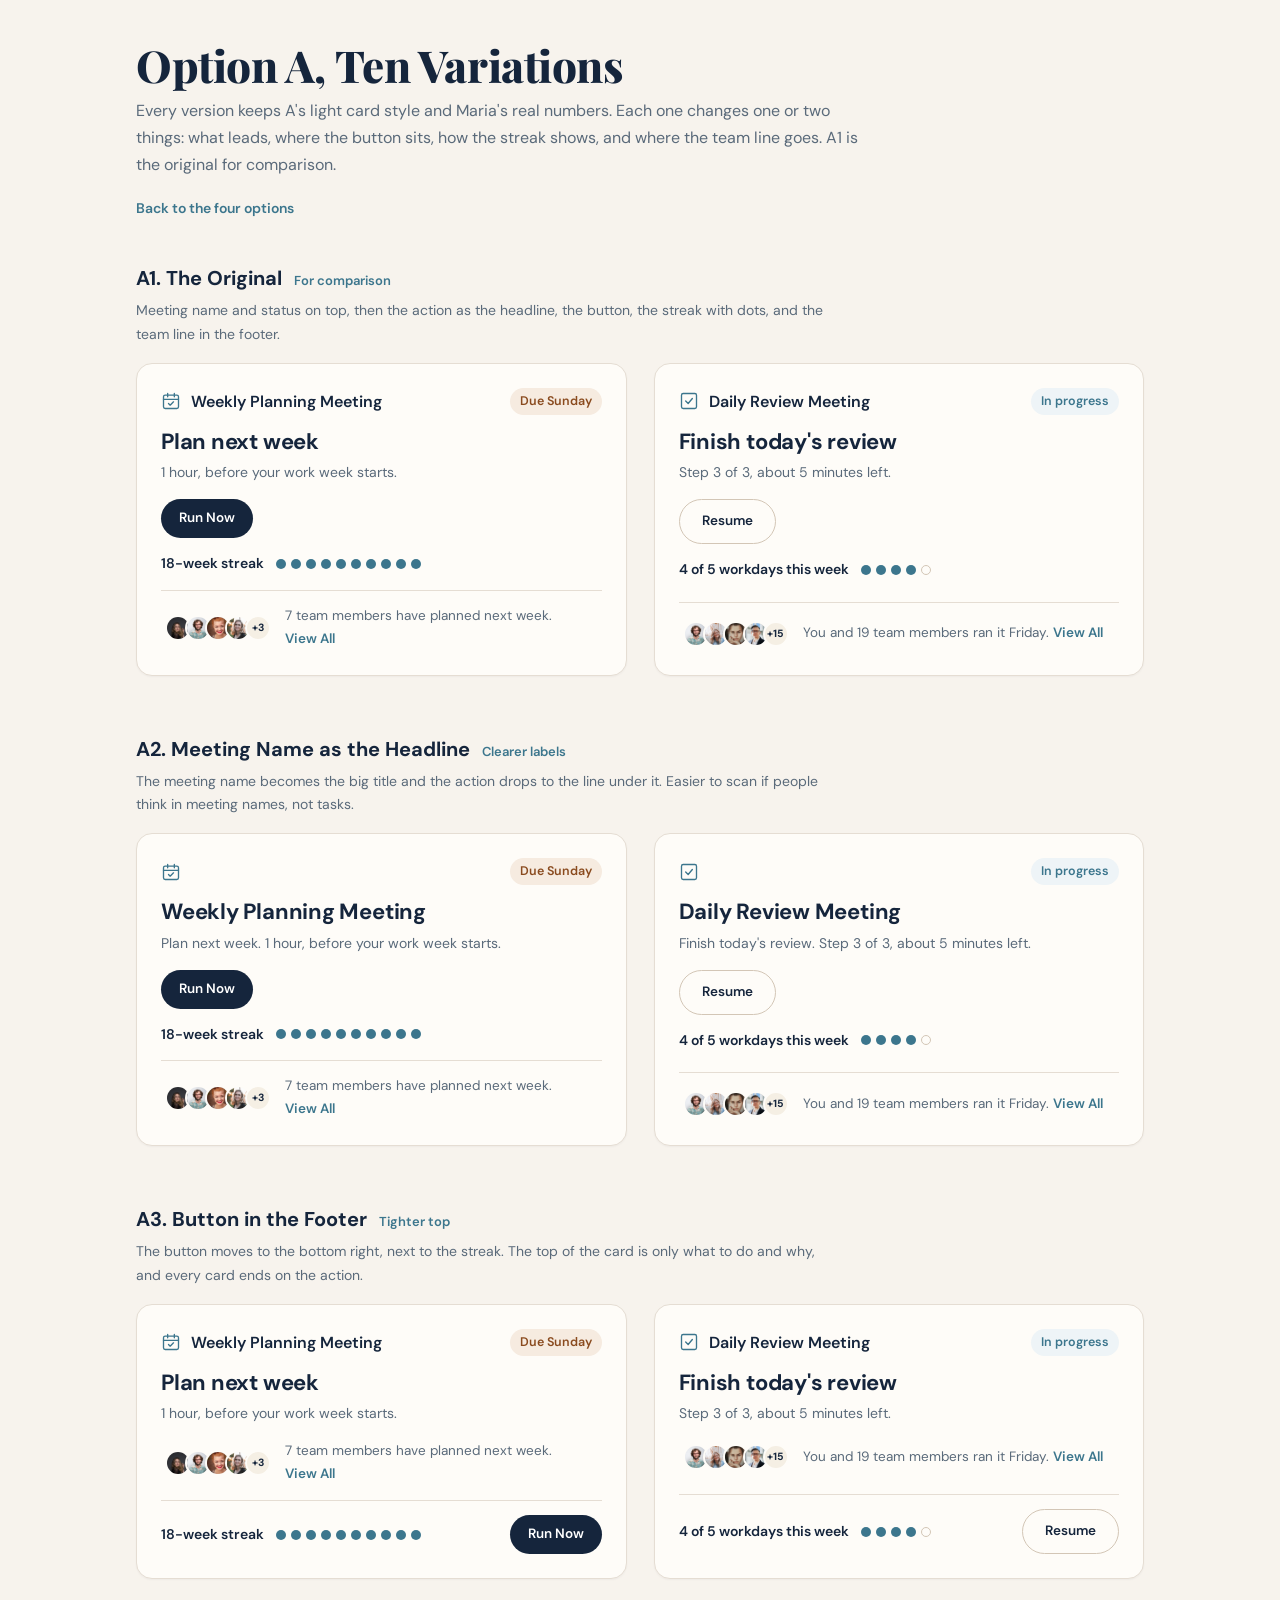
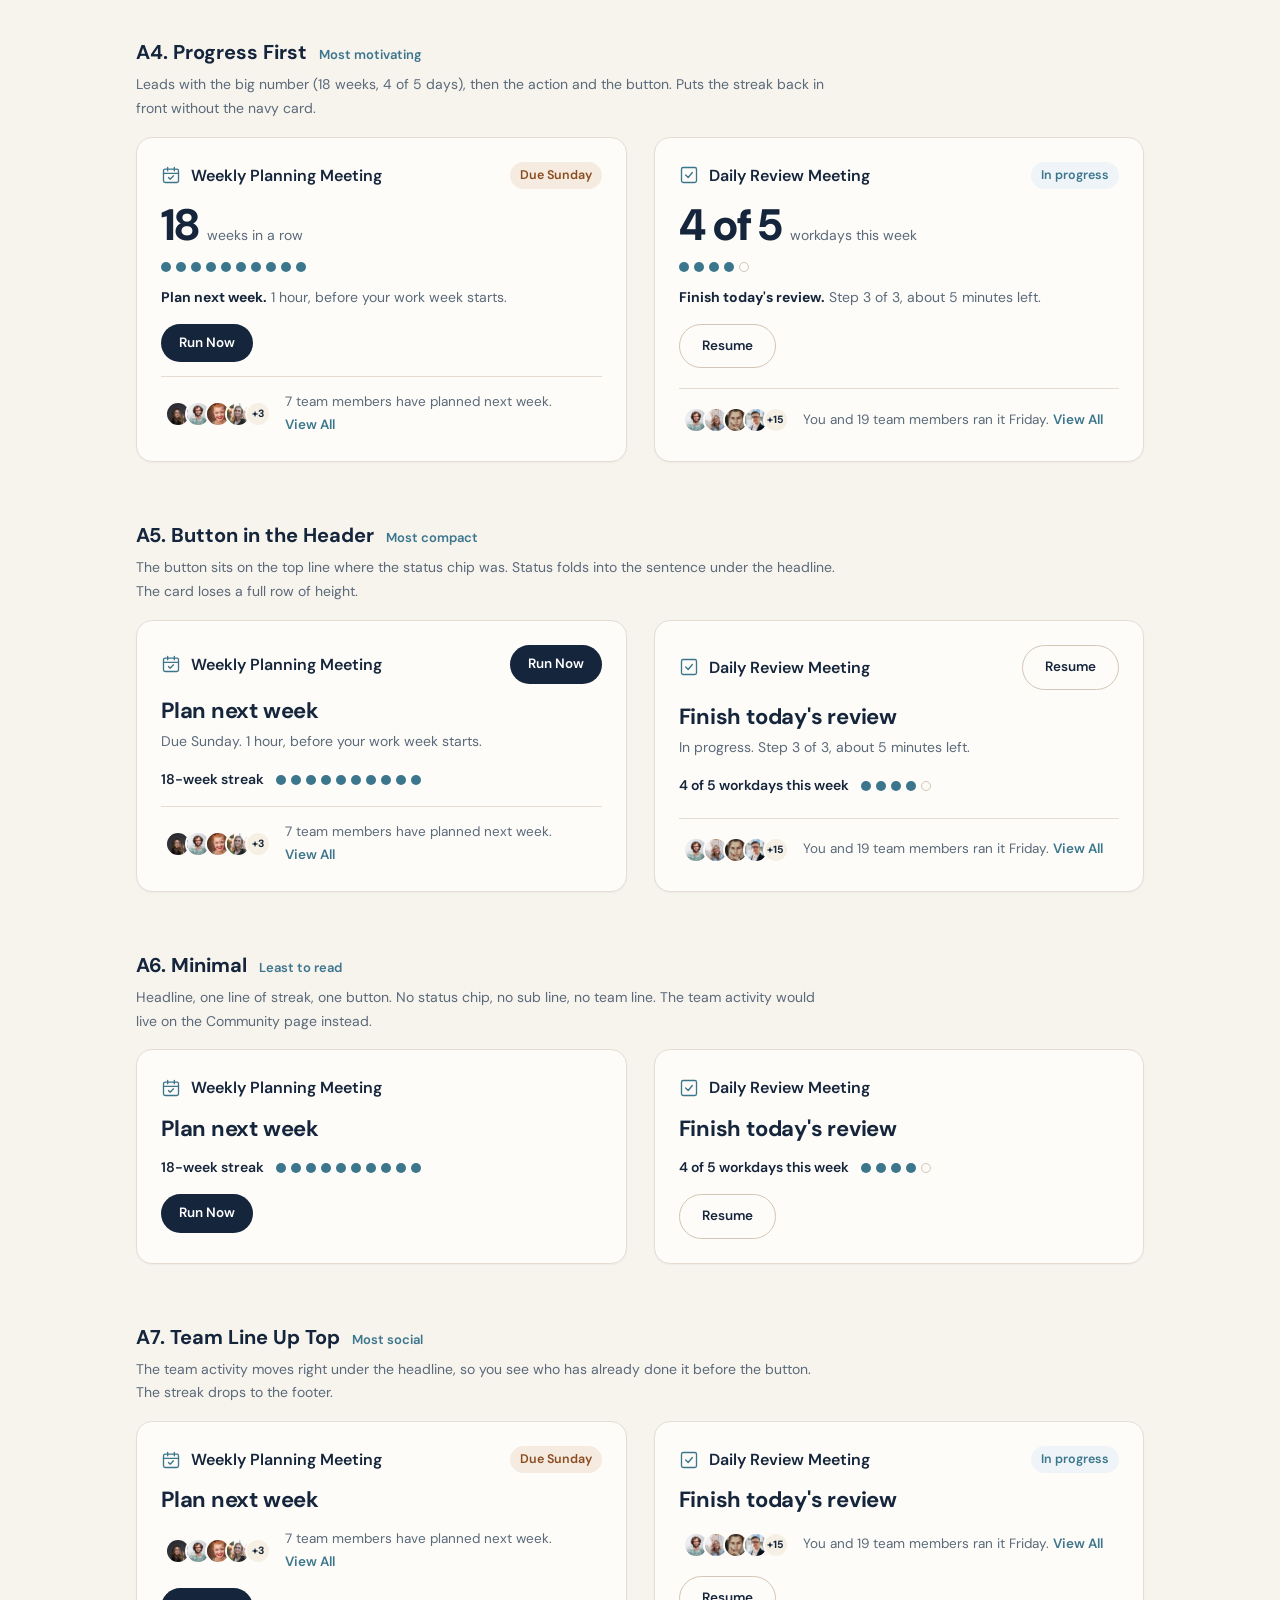
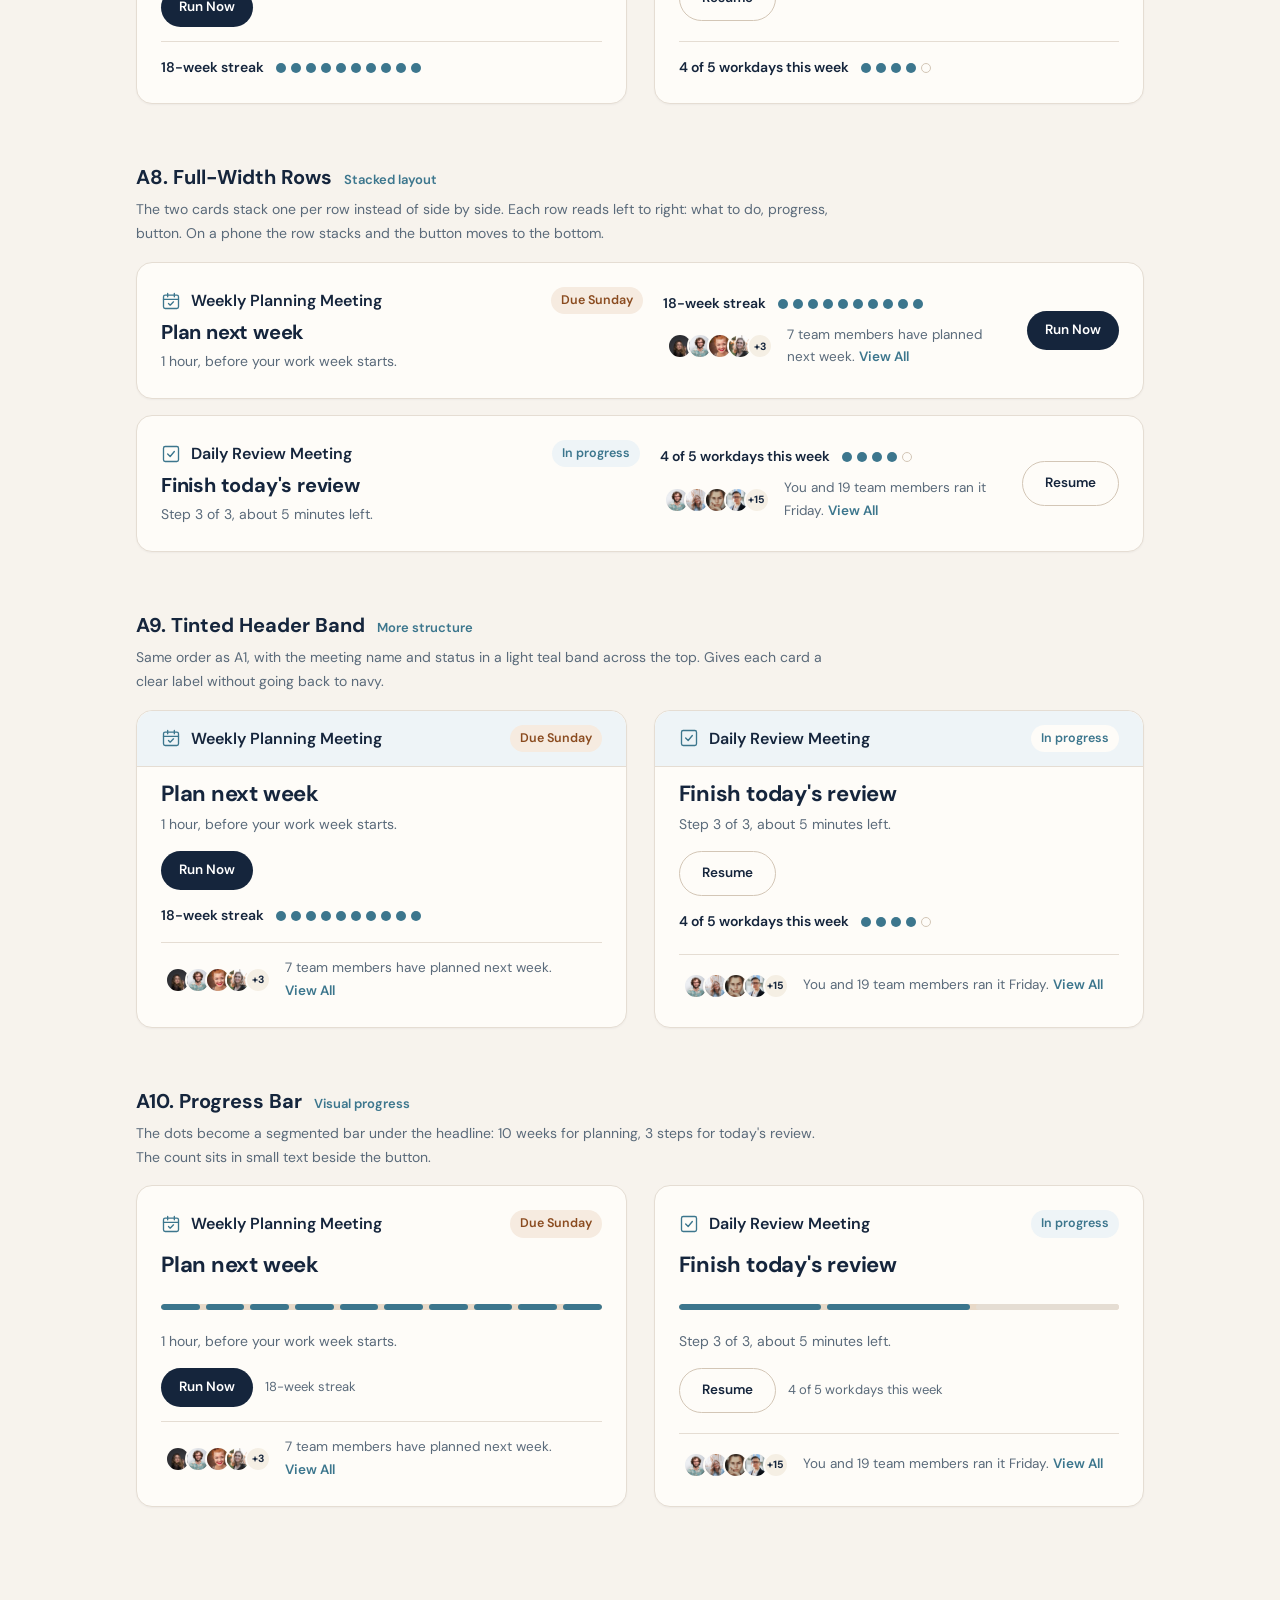
==== timeboss-lms/comps-habits-a.html @ b48032fe "Add ten variations of habit card Option A Co-Authored-By: Claude Opus 5.5 <noreply@anthropic.com>" ====
<!doctype html>
<html lang="en">
<head>
  <meta charset="utf-8">
  <meta name="viewport" content="width=device-width, initial-scale=1">
  <title>Habit Card Comps, Option A Variations</title>
  <link rel="icon" type="image/png" sizes="32x32" href="assets/favicon-32x32.png">
  <link rel="preconnect" href="https://fonts.googleapis.com">
  <link rel="preconnect" href="https://fonts.gstatic.com" crossorigin>
  <link href="https://fonts.googleapis.com/css2?family=Playfair+Display:wght@700;800&family=DM+Sans:opsz,wght@9..40,300..700&display=swap" rel="stylesheet">
  <link rel="stylesheet" href="styles.css">
  <style>
    body { background: var(--bg); }
    .wrap { max-width: 1040px; margin: 0 auto; padding: 40px 16px 80px; }
    .wrap > h1 { font-family: var(--font-head); font-size: clamp(30px, 4vw, 44px); margin: 0 0 6px; color: var(--heading); }
    .lede { color: var(--muted); margin: 0 0 16px; max-width: 66ch; }
    .back { display: inline-block; margin-bottom: 40px; color: var(--teal); font-weight: 600; font-size: 14px; }
    .comp { margin-bottom: 56px; }
    .comp-label { display: flex; flex-wrap: wrap; align-items: baseline; gap: 2px 12px; margin-bottom: 4px; }
    .comp-label b { font-size: 20px; color: var(--heading); }
    .comp-label span { font-size: 13px; font-weight: 600; color: var(--teal); }
    .comp-note { color: var(--muted); font-size: 14px; margin: 0 0 16px; max-width: 70ch; }
    .pair { display: grid; grid-template-columns: repeat(2, minmax(0, 1fr)); gap: var(--gap); align-items: stretch; }
    .stack { display: grid; gap: 16px; }
    .pair .card, .stack .card { margin-bottom: 0; }
    @media (max-width: 760px) { .pair { grid-template-columns: 1fr; } }

    .faces { display: flex; align-items: center; flex: none; }
    .faces img, .faces .more { width: 26px; height: 26px; border-radius: 50%; border: 2px solid var(--card); margin-left: -6px; object-fit: cover; }
    .faces img:first-child { margin-left: 0; }
    .faces .more { display: inline-grid; place-items: center; font-size: 10.5px; font-weight: 700; background: var(--paper); color: var(--heading); }
    .proof-line { display: flex; align-items: center; gap: 10px; font-size: 13.5px; color: var(--muted); }
    .proof-line a { color: var(--teal); font-weight: 600; white-space: nowrap; }
    .pips { display: flex; gap: 5px; flex-wrap: wrap; }
    .pips i { width: 10px; height: 10px; border-radius: 50%; background: var(--teal); }
    .pips i.off { background: transparent; border: 1.5px solid var(--line-strong); }
    .chip { display: inline-flex; align-items: center; padding: 3px 10px; border-radius: 100px; font-size: 12.5px; font-weight: 600; background: var(--teal-soft); color: var(--teal); white-space: nowrap; }
    .chip.due { background: #f6ebe0; color: #8a4b1f; }
    .hd { display: flex; align-items: center; gap: 10px; color: var(--heading); font-weight: 600; }
    .hd .ic { width: 20px; height: 20px; color: var(--teal); flex: none; }
    .hd .chip, .hd .btn { margin-left: auto; }
    .btn { white-space: nowrap; }
    .bar { display: flex; gap: 6px; }
    .bar i { flex: 1; height: 6px; border-radius: 100px; background: var(--teal); }
    .bar i.off { background: var(--line); }

    /* shared A pieces */
    .a { display: flex; flex-direction: column; gap: 14px; }
    .a h3 { margin: 0; font-size: 22px; color: var(--heading); }
    .a .sub { margin: -8px 0 0; color: var(--muted); font-size: 14px; }
    .a .streak { display: flex; align-items: center; flex-wrap: wrap; gap: 8px 12px; font-size: 14px; color: var(--heading); font-weight: 600; }
    .a .foot { margin-top: auto; padding-top: 14px; border-top: 1px solid var(--line); }
    .a .grow { margin-top: auto; }
    .foot-row { display: flex; align-items: center; justify-content: space-between; gap: 12px; flex-wrap: wrap; }
    .big { display: flex; align-items: baseline; gap: 8px; }
    .big b { font-size: 44px; font-weight: 800; line-height: 1; color: var(--navy); letter-spacing: -.02em; }
    .big span { color: var(--muted); font-size: 14px; }
    .meta { font-size: 13px; color: var(--muted); }

    /* A9: tinted header band */
    .band { margin: calc(-1 * var(--pad)) calc(-1 * var(--pad)) 0; padding: 14px var(--pad); background: var(--teal-soft); border-bottom: 1px solid var(--line); border-radius: var(--radius) var(--radius) 0 0; }

    .band .chip:not(.due) { background: var(--card); }

    /* A8: full-width rows */
    .row-card { display: grid; grid-template-columns: minmax(0, 1.4fr) minmax(0, 1fr) auto; gap: 20px; align-items: center; }
    .row-card .txt { display: grid; gap: 6px; }
    .row-card h3 { margin: 0; font-size: 20px; color: var(--heading); }
    .row-card .sub { margin: 0; color: var(--muted); font-size: 14px; }
    .row-card .mid { display: grid; gap: 8px; }
    @media (max-width: 760px) { .row-card { grid-template-columns: 1fr; gap: 14px; } .row-card .btn { justify-self: start; } }
  </style>
</head>
<body>
  <main class="wrap">
    <h1>Option A, Ten Variations</h1>
    <p class="lede">Every version keeps A's light card style and Maria's real numbers. Each one changes one or two things: what leads, where the button sits, how the streak shows, and where the team line goes. A1 is the original for comparison.</p>
    <a class="back" href="comps-habits.html">Back to the four options</a>
    <div id="comps"></div>
  </main>
  <script>
    const ICON = {
      cal: '<svg class="ic" viewBox="0 0 24 24" fill="none" stroke="currentColor" stroke-width="1.8" stroke-linecap="round" stroke-linejoin="round"><rect x="3" y="5" width="18" height="16" rx="2"/><path d="M8 3v4M16 3v4M3 10h18M9 15l2 2 4-4"/></svg>',
      chk: '<svg class="ic" viewBox="0 0 24 24" fill="none" stroke="currentColor" stroke-width="1.8" stroke-linecap="round" stroke-linejoin="round"><rect x="3" y="3" width="18" height="18" rx="2"/><path d="M8 12l3 3 5-6"/></svg>'
    };
    const W = { icon: ICON.cal, name: "Weekly Planning Meeting", chip: "Due Sunday", chipCls: "due", action: "Plan next week", sub: "1 hour, before your work week starts.", btn: "Run Now", filled: true,
      stat: "18-week streak", big: "18", bigLabel: "weeks in a row", pips: [1,1,1,1,1,1,1,1,1,1], pipsLabel: "Last 10 weeks", bar: [1,1,1,1,1,1,1,1,1,1],
      faces: ["13","26","05","11"], more: "+3", proof: "7 team members have planned next week." };
    const D = { icon: ICON.chk, name: "Daily Review Meeting", chip: "In progress", chipCls: "", action: "Finish today's review", sub: "Step 3 of 3, about 5 minutes left.", btn: "Resume", filled: false,
      stat: "4 of 5 workdays this week", big: "4 of 5", bigLabel: "workdays this week", pips: [1,1,1,1,0], pipsLabel: "This week", bar: [1,1,0],
      faces: ["26","19","22","23"], more: "+15", proof: "You and 19 team members ran it Friday." };

    const chip = m => `<span class="chip ${m.chipCls}">${m.chip}</span>`;
    const btn = m => `<a class="btn sm${m.filled ? "" : " ghost"}" href="#">${m.btn}</a>`;
    const pips = m => `<span class="pips">${m.pips.map(p => `<i${p ? "" : ' class="off"'}></i>`).join("")}</span>`;
    const bar = m => `<span class="bar">${m.bar.map(p => `<i${p ? "" : ' class="off"'}></i>`).join("")}</span>`;
    const faces = (m, n = 4) => `<span class="faces">${m.faces.slice(0, n).map(f => `<img src="assets/avatars/${f}.jpg" alt="">`).join("")}<span class="more">${m.more}</span></span>`;
    const proof = (m, cls = "") => `<div class="proof-line ${cls}">${faces(m)}<span>${m.proof} <a href="#">View All</a></span></div>`;
    const hd = (m, right = chip(m)) => `<div class="hd">${m.icon}${m.name}${right}</div>`;
    const streak = m => `<div class="streak">${m.stat} ${pips(m)}</div>`;

    const V = [
      { t: "A1. The Original", tag: "For comparison", note: "Meeting name and status on top, then the action as the headline, the button, the streak with dots, and the team line in the footer.",
        card: m => `${hd(m)}<h3>${m.action}</h3><p class="sub">${m.sub}</p><div>${btn(m)}</div>${streak(m)}${proof(m, "foot")}` },
      { t: "A2. Meeting Name as the Headline", tag: "Clearer labels", note: "The meeting name becomes the big title and the action drops to the line under it. Easier to scan if people think in meeting names, not tasks.",
        card: m => `<div class="hd" style="justify-content:space-between">${m.icon}${chip(m)}</div><h3>${m.name}</h3><p class="sub">${m.action}. ${m.sub}</p><div>${btn(m)}</div>${streak(m)}${proof(m, "foot")}` },
      { t: "A3. Button in the Footer", tag: "Tighter top", note: "The button moves to the bottom right, next to the streak. The top of the card is only what to do and why, and every card ends on the action.",
        card: m => `${hd(m)}<h3>${m.action}</h3><p class="sub">${m.sub}</p>${proof(m)}<div class="foot foot-row">${streak(m)}${btn(m)}</div>` },
      { t: "A4. Progress First", tag: "Most motivating", note: "Leads with the big number (18 weeks, 4 of 5 days), then the action and the button. Puts the streak back in front without the navy card.",
        card: m => `${hd(m)}<div class="big"><b>${m.big}</b><span>${m.bigLabel}</span></div>${pips(m)}<p class="sub" style="margin:0"><b style="color:var(--heading)">${m.action}.</b> ${m.sub}</p><div>${btn(m)}</div>${proof(m, "foot")}` },
      { t: "A5. Button in the Header", tag: "Most compact", note: "The button sits on the top line where the status chip was. Status folds into the sentence under the headline. The card loses a full row of height.",
        card: m => `${hd(m, btn(m))}<h3>${m.action}</h3><p class="sub">${m.chip}. ${m.sub}</p>${streak(m)}${proof(m, "foot")}` },
      { t: "A6. Minimal", tag: "Least to read", note: "Headline, one line of streak, one button. No status chip, no sub line, no team line. The team activity would live on the Community page instead.",
        card: m => `${hd(m, "")}<h3>${m.action}</h3>${streak(m)}<div class="grow">${btn(m)}</div>` },
      { t: "A7. Team Line Up Top", tag: "Most social", note: "The team activity moves right under the headline, so you see who has already done it before the button. The streak drops to the footer.",
        card: m => `${hd(m)}<h3>${m.action}</h3>${proof(m)}<div>${btn(m)}</div><div class="foot">${streak(m)}</div>` },
      { t: "A8. Full-Width Rows", tag: "Stacked layout", note: "The two cards stack one per row instead of side by side. Each row reads left to right: what to do, progress, button. On a phone the row stacks and the button moves to the bottom.",
        layout: "stack",
        card: m => `<div class="row-card"><div class="txt">${hd(m)}<h3>${m.action}</h3><p class="sub">${m.sub}</p></div><div class="mid">${streak(m)}${proof(m)}</div>${btn(m)}</div>` },
      { t: "A9. Tinted Header Band", tag: "More structure", note: "Same order as A1, with the meeting name and status in a light teal band across the top. Gives each card a clear label without going back to navy.",
        card: m => `<div class="band">${hd(m)}</div><h3>${m.action}</h3><p class="sub">${m.sub}</p><div>${btn(m)}</div>${streak(m)}${proof(m, "foot")}` },
      { t: "A10. Progress Bar", tag: "Visual progress", note: "The dots become a segmented bar under the headline: 10 weeks for planning, 3 steps for today's review. The count sits in small text beside the button.",
        card: m => `${hd(m)}<h3>${m.action}</h3>${bar(m)}<p class="sub" style="margin:0">${m.sub}</p><div class="foot-row" style="justify-content:flex-start">${btn(m)}<span class="meta">${m.stat}</span></div>${proof(m, "foot")}` }
    ];

    document.getElementById("comps").innerHTML = V.map(v => `
      <section class="comp">
        <div class="comp-label"><b>${v.t}</b><span>${v.tag}</span></div>
        <p class="comp-note">${v.note}</p>
        <div class="${v.layout || "pair"}">
          <div class="card a">${v.card(W)}</div>
          <div class="card a">${v.card(D)}</div>
        </div>
      </section>`).join("");
  </script>
</body>
</html>
---- timeboss-lms/styles.css ----
/* Brand tokens matched to the live site (www.timeboss.us/styles.css, "Editorial Warmth" v4) */
:root {
  --gap: 27px; /* space between containers */
  --bg: #F7F3ED;
  --card: #FEFCF8;
  --ink: #15253c;
  --heading: #15253c;
  --muted: #5a6a7a;
  --line: #E5DDD3;
  --line-strong: #d3c6b6;
  --navy: #15253c;
  --navy-deep: #0a1520;
  --navy-2: #1f2f44;
  --teal: #3c768d;
  --teal-2: #9fc2d0;
  --teal-hover: #4a8aa3;
  --teal-soft: #EEF4F7;
  --warm-accent: #E8D9C8;
  --paper: #F5EFE4;
  --good: #3c768d;
  --danger: #c0392b;
  --radius: 16px;
  --radius-sm: 8px;
  --pad: 24px; /* one inner padding for every card, panel and window */
  --font-body: "DM Sans", system-ui, sans-serif;
  --font-head: "Playfair Display", Georgia, serif;
  --font-label: var(--font-body);
  --shadow: 0 1px 2px rgba(14, 27, 46, .04);
  --shadow-hover: 0 22px 48px -22px rgba(14, 27, 46, .28);
}
* { box-sizing: border-box; }
body { margin: 0; font: 16px/1.7 var(--font-body); color: var(--ink); background: var(--bg); -webkit-font-smoothing: antialiased; }
a { color: var(--teal); text-decoration: none; }
/* The serif headline face is for page titles (h1) only; every other heading uses the sans */
h1, h2, h3, h4 { margin: 0 0 .3em; line-height: 1.2; color: var(--heading); font-family: var(--font-body); font-weight: 700; letter-spacing: -.01em; }
h1 { font-family: var(--font-head); line-height: 1.15; font-size: clamp(28px, 3.4vw, 44px); font-weight: 800; }
h3 { font-size: 18px; font-weight: 700; }
h4 { font-weight: 700; font-family: var(--font-body); letter-spacing: 0; }
p { margin: 0 0 .8em; }
small { display: block; font-size: 13px; color: var(--muted); line-height: 1.5; }
.muted { color: var(--muted); }
.center { text-align: center; }
.sm { font-size: 13px; }
.grow { flex: 1; }
.row { display: flex; gap: 10px; align-items: center; flex-wrap: wrap; }
.between { justify-content: space-between; }
.stack { display: grid; gap: 8px; }
.eyebrow { display: inline-block; font-size: 14px; font-weight: 600; color: var(--teal); margin-bottom: 10px; }
.ic { width: 20px; height: 20px; stroke: currentColor; fill: none; stroke-width: 1.6; stroke-linecap: round; stroke-linejoin: round; flex: none; }

/* layout */
#app:not(.logged-out) { display: grid; grid-template-columns: 288px 1fr; min-height: 100vh; }
/* Wide screens: the sidebar and content stay together as one centered column, like x.com */
@media (min-width: 761px) { #app:not(.logged-out) { max-width: 1488px; margin: 0 auto; } }
/* Past that width, paint the gap left of the sidebar navy so the sidebar reaches the screen edge */
@media (min-width: 1489px) {
  body:has(#app:not(.logged-out)) { background: linear-gradient(to right, var(--navy) calc((100% - 1488px) / 2 + 1px), var(--bg) 0); }
  /* and carry the footer band to the right edge */
  html { overflow-x: clip; }
  .site-footer { position: relative; }
  .site-footer::after { content: ""; position: absolute; top: 0; bottom: 0; left: 100%; width: calc((100vw - 1488px) / 2); background: var(--navy-deep); }
}
.content { display: flex; flex-direction: column; min-width: 0; }
.topbar { display: none; }
.sidebar { background: var(--navy); color: rgba(255, 255, 255, .7); padding: 34px 14px 16px; position: sticky; top: 0; height: 100vh; overflow-y: auto; display: flex; flex-direction: column; gap: 14px; }
.brand { display: flex; gap: 10px; align-items: center; color: #fff; }
.brand b { display: block; font-family: var(--font-label); font-size: 17px; font-weight: 800; letter-spacing: .08em; line-height: 1.1; }
.brand small { color: rgba(255, 255, 255, .5); font-size: 12px; letter-spacing: .04em; }
.brand .logo { width: 36px; height: 36px; border-radius: var(--radius-sm); background: var(--teal); display: grid; place-items: center; color: #fff; }
.brand .logo .ic { width: 22px; height: 22px; }
.brand-wrap { display: block; width: fit-content; padding: 0 6px; margin-bottom: 16px; border-radius: var(--radius-sm); }
/* Let the sidebar scroll rather than squeeze (and clip) the cards inside it */
.sidebar > * { flex-shrink: 0; }
@supports (height: 100dvh) { .sidebar { height: 100dvh; } }
.brand-img { width: 160px; height: auto; display: block; }
.brand-sub { color: rgba(255, 255, 255, .5); font-size: 13px; font-weight: 600; margin-top: 6px; }
.login-top { background: var(--navy); margin: -28px -28px 20px; padding: 24px 28px; }
.login-top .brand-img { width: 180px; }
nav { display: grid; gap: 2px; }
nav a { color: rgba(255, 255, 255, .7); padding: 9px 14px; border-radius: 100px; display: flex; gap: 12px; align-items: center; font-weight: 500; font-size: 15px; line-height: 1.3; }
nav a .ic { color: var(--teal-2); }
nav a span { overflow: hidden; text-overflow: ellipsis; white-space: nowrap; }
nav a:hover { background: rgba(255, 255, 255, .06); color: #fff; }
nav a.active { background: var(--teal); color: #fff; }
nav a.active .ic { color: #fff; }
.navlabel { font-size: 13px; font-weight: 600; color: rgba(255, 255, 255, .45); margin: 14px 12px 4px; }
.me { display: flex; gap: 10px; align-items: center; border-top: 1px solid rgba(255, 255, 255, .08); padding-top: 14px; margin-top: auto; }
.me b { color: #fff; display: block; font-size: 14px; }
.me small { color: rgba(255, 255, 255, .5); font-size: 12px; }
.me button { margin-left: auto; color: rgba(255, 255, 255, .7); }
main { padding: 36px clamp(16px, 3vw, 48px) 64px; max-width: 1200px; width: 100%; flex: 1; }

/* components */
.card { background: var(--card); border: 1px solid var(--line); border-radius: var(--radius); padding: var(--pad); box-shadow: var(--shadow); margin-bottom: var(--gap); transition: border-color .2s, box-shadow .2s; }
.grid { display: grid; gap: var(--gap); margin-bottom: var(--gap); }
.grid > .card { margin: 0; }
.grid.two { grid-template-columns: repeat(2, minmax(0, 1fr)); }
.grid.three { grid-template-columns: repeat(3, minmax(0, 1fr)); }
.grid.stats { grid-template-columns: repeat(4, minmax(0, 1fr)); }
.page-head { display: flex; justify-content: space-between; align-items: flex-end; gap: 16px; margin-bottom: 24px; }
.section { font-size: 15px; font-weight: 700; color: var(--heading); margin: 36px 0 14px; }
.back { display: inline-block; margin-bottom: 14px; font-weight: 700; }

.btn, button { font: inherit; cursor: pointer; border: 0; }
/* .btn = site .btn-primary (navy pill, teal hover); .btn.accent = site .btn-white for dark panels */
.btn { display: inline-flex; align-items: center; gap: 6px; background: var(--navy); color: #fff; padding: 12px 26px; border-radius: 100px; font-weight: 600; font-size: 15px; transition: background .2s; }
.btn:hover { background: var(--teal); }
.btn.accent { background: #fff; color: var(--navy); font-weight: 700; }
.btn.accent:hover { background: var(--teal-soft); }
.btn.big { padding: 16px 36px; font-size: 15px; }
.btn.sm { padding: 8px 18px; font-size: 13.5px; }
.btn.ghost, button.ghost { background: transparent; color: var(--heading); border: 1px solid var(--line-strong); padding: 10px 22px; border-radius: 100px; font-weight: 600; }
.btn.ghost:hover, button.ghost:hover { background: var(--teal-soft); }
button.ghost.sm { padding: 5px 14px; font-size: 13px; }
.sidebar button.ghost { border-color: rgba(255, 255, 255, .2); color: rgba(255, 255, 255, .7); }
.sidebar button.ghost:hover { background: rgba(255, 255, 255, .08); }
.danger { color: var(--danger) !important; }
button.link { background: none; padding: 0; margin-top: 16px; font-size: 13px; }
.liked { color: var(--danger) !important; border-color: #ecc3be !important; }

input, textarea, select { font: inherit; font-size: 15px; width: 100%; padding: 11px 13px; border: 1px solid var(--line); border-radius: var(--radius-sm); background: #fff; color: var(--ink); }
input:focus, textarea:focus, select:focus { outline: 3px solid rgba(60, 118, 141, .14); border-color: var(--teal); }
label { display: block; font-weight: 700; font-size: 14px; color: var(--heading); margin-bottom: 16px; }
label input, label textarea { margin-top: 6px; font-weight: 400; }
input[type=range] { padding: 0; accent-color: var(--teal); border: 0; }
output { color: var(--teal); font-weight: 900; }

.avatar { width: 38px; height: 38px; border-radius: 50%; display: inline-grid; place-items: center; color: #fff; font-size: 13px; font-weight: 700; flex: none; letter-spacing: .02em; }
.avatar.sm { width: 24px; height: 24px; font-size: 10px; vertical-align: middle; }
.avatar.lg { width: 64px; height: 64px; font-size: 22px; }
.avatar.ring-p1 { box-shadow: 0 0 0 2px var(--gap, var(--card)), 0 0 0 4px #d3c6b6; }
.avatar.ring-p2 { box-shadow: 0 0 0 2px var(--gap, var(--card)), 0 0 0 4px var(--teal-2); }
.avatar.ring-p3 { box-shadow: 0 0 0 2px var(--gap, var(--card)), 0 0 0 4px var(--teal); }
.avatar.ring-coach { box-shadow: 0 0 0 2px var(--gap, var(--card)), 0 0 0 4px var(--navy); }
.avatar.sm.ring-coach { box-shadow: 0 0 0 1.5px var(--gap, var(--card)), 0 0 0 3px var(--navy); }
.topbar .avatar.ring-coach, .sidebar .avatar.ring-coach, .prompt-card .avatar.ring-coach { box-shadow: 0 0 0 2px var(--navy), 0 0 0 4px rgba(255, 255, 255, .7); }
.avatar.sm[class*="ring-p"] { box-shadow: 0 0 0 1.5px var(--gap, var(--card)), 0 0 0 3px var(--ring, #d3c6b6); }
.avatar.sm.ring-p2 { --ring: var(--teal-2); }
.avatar.sm.ring-p3 { --ring: var(--teal); }
.sidebar .avatar, .prompt-card .avatar, .topbar .avatar { --gap: var(--navy); }
.login .avatar { --gap: #fff; }
.tag { display: inline-block; font-size: 13px; font-weight: 600; padding: 3px 10px; border-radius: 100px; background: var(--teal-soft); color: var(--teal); margin-left: 6px; }
.tag.core { background: var(--navy); color: #fff; margin: 0; }
.tag.mini { margin: 0; }

.bar { height: 6px; background: var(--warm-accent); border-radius: 100px; overflow: hidden; margin: 12px 0 6px; }
.bar span { display: block; height: 100%; background: var(--teal); border-radius: 100px; transition: width .4s; }
.bar.thin { height: 5px; margin: 0; }

.stat b { display: block; font-family: var(--font-body); font-size: clamp(36px, 3.6vw, 48px); font-weight: 800; color: var(--navy); margin: 2px 0 4px; letter-spacing: -.02em; line-height: 1.05; font-variant-numeric: lining-nums; }
.stat .chain { margin: 4px 0 8px; }
.stat .streak-num { display: flex; align-items: baseline; gap: 10px; }
.stat .streak-num span { font-size: 15px; color: var(--muted); }
.stat > span.muted { font-size: 14px; font-weight: 600; color: var(--muted); }
.stat .bar { margin: 6px 0; }
.card.stat { container-type: inline-size; }
.stat b.stat-word { font-size: min(30px, 15cqi); margin: 10px 0 8px; } /* sized to the card so long words like Overcapacity always fit */
.stat b.peace-tag.p1 { color: var(--muted); }
.prompt-card { background: var(--navy); color: #fff; border: 0; }
.prompt-card h3, .prompt-card h4 { color: #fff; margin: 8px 0 12px; }
.prompt-card .eyebrow { color: var(--teal-2); }
.prompt-card .muted { color: rgba(255, 255, 255, .55); }
.prompt-card .btn.ghost { color: #fff; border-color: rgba(255, 255, 255, .28); }
.prompt-card .btn.ghost:hover { background: var(--navy-2); }

.list { list-style: none; margin: 4px 0 14px; padding: 0; }
.list li { padding: 10px 0; border-bottom: 1px solid var(--line); }
.list li b { color: var(--heading); }
.list li:last-child { border: 0; }


/* feed */
.feed-wrap { display: grid; grid-template-columns: minmax(0, 1fr) 310px; grid-template-rows: auto 1fr; grid-template-areas: "main glb" "main side"; column-gap: var(--gap); align-items: start; }
.feed-main { grid-area: main; min-width: 0; }
.feed-glb { grid-area: glb; }
.side { grid-area: side; }
/* Community leaderboard: always open beside the feed; collapsed at the top on phones */
.glb-toggle { display: flex; align-items: baseline; gap: 10px; width: 100%; padding: 0; border: 0; background: none; text-align: left; font: inherit; color: inherit; cursor: default; }
.glb-toggle h3 { margin: 0 0 10px; }
.glb-title { display: grid; gap: 2px; }
.glb-toggle .muted { display: none; font-size: 13px; }
.glb-chev { display: none; margin-left: auto; transition: transform .2s; }
.glb .lb-cols { grid-template-columns: 1fr; gap: 6px; }
.lb .grow small { display: block; font-size: 12px; color: var(--muted); font-weight: 500; }
.post-head { display: flex; gap: 12px; align-items: center; margin-bottom: 12px; }
.post-head b { margin-right: 2px; color: var(--heading); }
.post-body p:last-child { margin: 0; }
.post-actions { display: flex; gap: 12px; align-items: center; margin-top: 14px; padding-top: 12px; border-top: 1px solid var(--line); }
.comments { margin-top: 8px; }
.note { display: flex; gap: 10px; padding: 8px 0; font-size: 15px; }
.note-main { min-width: 0; flex: 1; overflow-wrap: anywhere; }
.note-actions { display: flex; gap: 2px; margin: 2px 0 -4px -9px; }
.note-act { display: inline-flex; align-items: center; gap: 5px; min-height: 34px; padding: 4px 9px; border: 0; border-radius: var(--radius-sm); background: none; color: var(--muted); font: 600 13px/1 var(--font-body); font-variant-numeric: lining-nums tabular-nums; cursor: pointer; }
@media (hover: hover) { .note-act:hover { background: var(--paper); color: var(--heading); } }
.note-act.liked { color: var(--danger); }
.note-replies { margin-left: 44px; }
.note-replies .note { padding: 6px 0; }
.note-replies .note:last-child { padding-bottom: 8px; }
.note-reply-form { margin: 6px 0 2px; }
/* Highlight for the comment a notification opened: inside the comment's own box, so it never covers the replies below */
.note.target { margin: 0 -8px; padding-left: 8px; padding-right: 8px; border-radius: var(--radius-sm); animation: note-target 2.4s ease-out forwards; }
@keyframes note-target { 0%, 40% { background: var(--teal-soft); } 100% { background: transparent; } }
.replies .note.target { animation-name: note-target-dark; }
@keyframes note-target-dark { 0%, 40% { background: rgba(159, 194, 208, .16); } 100% { background: transparent; } }
.post-time, .post-count { color: inherit; text-decoration: none; }
.post-time:hover, .post-count:hover { text-decoration: underline; }
.view-all { display: inline-block; padding: 6px 0 4px; font-size: 14px; font-weight: 700; }
.past-prompt { display: block; color: inherit; text-decoration: none; }
.past-prompt:hover b { text-decoration: underline; }
.past-prompt small { display: block; }
.detail { max-width: 760px; }
/* Notifications */
.hdr-right { display: flex; align-items: center; gap: 10px; }
.bell { position: relative; display: grid; place-items: center; width: 48px; height: 48px; border-radius: var(--radius); color: var(--heading); background: var(--card); border: 1px solid var(--line); -webkit-tap-highlight-color: transparent; }
.bell:hover { border-color: var(--line-strong); background: #fff; }
.bell .ic { width: 22px; height: 22px; }
.bell-n { position: absolute; top: -6px; right: -6px; min-width: 20px; height: 20px; padding: 0 5px; box-sizing: border-box; display: grid; place-items: center; border-radius: 100px; background: var(--danger); color: #fff; font: 800 11px/1 var(--font-body); font-variant-numeric: lining-nums tabular-nums; box-shadow: 0 0 0 2px var(--paper); }
.notif-list { padding: 6px; }
.notif { position: relative; display: flex; gap: 12px; align-items: flex-start; padding: 12px 34px 12px 10px; border-radius: var(--radius); color: var(--ink); text-decoration: none; }
.notif + .notif { margin-top: 2px; }
.notif:hover { background: var(--paper); }
.notif.unread { background: var(--teal-soft); }
.notif-av { position: relative; flex: none; }
.notif-av .avatar { display: grid; }
.notif-ic { position: absolute; right: -5px; bottom: -5px; display: grid; place-items: center; width: 20px; height: 20px; border-radius: 50%; color: #fff; background: var(--teal); box-shadow: 0 0 0 2px var(--card); }
.notif-ic.like { background: var(--danger); }
.notif-ic .ic { width: 11px; height: 11px; stroke: currentColor; fill: none; }
.notif-ic.like .ic { fill: currentColor; }
.notif-main { min-width: 0; display: grid; gap: 3px; font-size: 15px; line-height: 1.4; }
.notif-text b { color: var(--heading); }
.notif-snip { color: var(--muted); display: -webkit-box; -webkit-line-clamp: 2; -webkit-box-orient: vertical; overflow: hidden; }
.notif-dot { position: absolute; right: 14px; top: 50%; width: 9px; height: 9px; margin-top: -4.5px; border-radius: 50%; background: var(--teal); }
.pav-sm { --s: 30px; --b: 15px; --bf: 8.5px; --pw: 58px; }
.pav-sm .avatar { font-size: 11px; }
.comment b { color: var(--heading); }
.company-tile { color: var(--ink); }
.company-tile:hover, .card.course:hover { border-color: var(--line-strong); box-shadow: var(--shadow-hover); }

/* learn */
.course { color: var(--ink); display: flex; flex-direction: column; }
.course h3 { margin-top: 14px; }
.course p { flex: 1; font-size: 15px; }
.lessons { list-style: none; padding: 0; margin: 14px 0 0; }
.lessons a { display: flex; gap: 14px; align-items: center; padding: 14px 6px; border-bottom: 1px solid var(--line); color: var(--ink); }
.lessons a b { color: var(--heading); }
.lessons a:hover { background: var(--paper); }
.check { width: 26px; height: 26px; border-radius: 50%; border: 2px solid var(--line-strong); display: grid; place-items: center; font-size: 13px; flex: none; }
.done .check { background: var(--teal); border-color: var(--teal); color: #fff; }
.lesson { max-width: 780px; padding: 36px; }
.lesson p { font-size: 17px; line-height: 1.75; }
.video { aspect-ratio: 16/9; background: var(--navy); border-radius: var(--radius); display: grid; place-items: center; color: rgba(255, 255, 255, .5); font-weight: 600; margin: 18px 0 24px; }
.action-box { background: var(--teal-soft); border-radius: var(--radius-sm); padding: 16px 18px; margin: 24px 0; }
.action-box b { color: var(--heading); font-size: 14px; }
.action-box p { margin: 6px 0 0; font-size: 16px; }

/* events */
.event { display: grid; grid-template-columns: 62px minmax(0, 1fr) auto; gap: 18px; align-items: center; }
.event-actions { display: flex; flex-direction: column; gap: 8px; align-items: stretch; }
.event-actions .btn { justify-content: center; }
.event p { margin: 2px 0; }
.date-chip { width: 62px; text-align: center; background: var(--navy); border-radius: var(--radius-sm); padding: 10px 0; flex: none; }
.date-chip b { font-family: var(--font-label); font-size: 24px; font-weight: 800; display: block; color: #fff; line-height: 1.1; }
.date-chip small { color: var(--teal-2); font-weight: 600; font-size: 12px; }

/* tools */
.steps-preview { padding-left: 22px; margin: 0 0 20px; }
.steps-preview li { margin-bottom: 12px; }
.steps-preview li::marker { color: var(--teal); font-weight: 800; font-family: var(--font-label); }
.steps-preview b { color: var(--heading); }
.stepper { display: flex; gap: 6px; margin: -8px 0 20px; }
.stepper span { flex: 1; height: 5px; border-radius: 100px; background: var(--warm-accent); }
.stepper .done { background: var(--teal); }
.stepper .cur { background: var(--teal); }
.timer { font: 800 28px/1 var(--font-label); letter-spacing: .02em; background: var(--navy); color: #fff; padding: 12px 16px; border-radius: var(--radius-sm); font-variant-numeric: tabular-nums; }
.timer.over { background: var(--danger); }
.guide { font-size: 16px; background: var(--teal-soft); border-radius: var(--radius-sm); padding: 14px 16px; }
.warn { background: #f6ebe0; color: #8a4b1f; border-radius: var(--radius-sm); padding: 12px 16px; margin-bottom: 16px; font-weight: 700; }
.ai details { margin: 10px 0 14px; }
/* Same as the timeboss.us blog prompt boxes: copy, then "and paste in" the assistant logos */
.ai-note { margin: 0; font-size: 14px; line-height: 1.6; }
button.link.ai-preview { display: block; margin: 10px 0 14px; font-size: 14px; font-weight: 700; }
.prompt-modal { width: min(720px, calc(100% - 32px)); padding-bottom: 18px; }
.prompt-text { flex: 1; min-height: 0; overflow: auto; margin: 0 0 14px; padding: 14px 16px; background: var(--paper); border: 1px solid var(--line); border-radius: var(--radius-sm); font-size: 13.5px; line-height: 1.55; white-space: pre-wrap; overflow-wrap: anywhere; }
.ai-actions { align-items: center; gap: 10px 12px; flex-wrap: wrap; }
.ai-paste { display: inline-flex; align-items: center; gap: 8px; font-size: 14px; color: var(--muted); }
.ai-paste img { height: 34px; width: auto; }
pre { white-space: pre-wrap; font: 12.5px/1.55 ui-monospace, Menlo, monospace; background: var(--paper); border-radius: var(--radius-sm); padding: 14px; max-height: 320px; overflow: auto; }
summary { cursor: pointer; font-weight: 700; color: var(--heading); }
.run summary { font-weight: 400; }

/* cohort */
.cohort-hero { background: var(--navy); color: #fff; border-radius: var(--radius); padding: clamp(28px, 5vw, 64px); max-width: 880px; position: relative; overflow: hidden; }
.cohort-hero .eyebrow { color: var(--teal-2); }
.cohort-hero h1 { font-size: clamp(36px, 5.4vw, 68px); color: #fff; line-height: 1.05; letter-spacing: -.02em; }
.cohort-hero .lead { font-size: 18px; color: rgba(255, 255, 255, .7); max-width: 620px; }
.cohort-hero .muted { color: rgba(255, 255, 255, .55); }
.checks { list-style: none; padding: 0; margin: 22px 0 30px; }
.checks li { padding: 7px 0 7px 30px; position: relative; font-weight: 600; }
.checks li::before { content: ""; position: absolute; left: 0; top: 17px; width: 16px; height: 2px; background: var(--teal-2); border-radius: 2px; }

/* login */
.login { min-height: 100vh; display: grid; place-items: center; padding: 24px 16px; background: var(--bg); }
.login-card { border: 1px solid var(--line); box-shadow: var(--shadow-hover); }
.login-card { background: var(--card); border-radius: var(--radius); padding: var(--pad); overflow: hidden; width: min(760px, 100%); }
.picks { display: grid; grid-template-columns: repeat(auto-fill, minmax(220px, 1fr)); gap: 6px; }
.login-group { margin-top: 16px; }
.login-group h4 { font-size: 14px; font-weight: 700; color: var(--teal); }
.user-pick { display: flex; gap: 12px; align-items: center; width: 100%; text-align: left; background: #fff; border: 1px solid var(--line); border-radius: var(--radius-sm); padding: 9px 12px; margin: 0; transition: border-color .2s, box-shadow .2s; }
.user-pick b { color: var(--heading); }
.user-pick:hover { border-color: var(--line-strong); box-shadow: var(--shadow-hover); }
.join { margin-top: 18px; }
.join form { margin-top: 10px; }

/* Habits: the WPM + DRM chains. The one bold element; everything else stays quiet. */
.habits { display: grid; grid-template-columns: 1fr 1fr; margin-bottom: var(--gap); gap: var(--gap); position: relative; }
.habits-half { background: var(--navy); color: #fff; border-radius: var(--radius); padding: var(--pad); overflow: hidden; } /* Weekly Planning and Daily Review each get their own card */
.habits-half { position: relative; display: flex; flex-direction: column; gap: 10px; }
.habits-count { display: flex; align-items: baseline; gap: 10px; }
.habits-count b { font-family: var(--font-body); font-size: clamp(56px, 6vw, 80px); font-weight: 800; line-height: .9; letter-spacing: -.03em; color: #fff; font-variant-numeric: lining-nums; }
.habits-count span { color: var(--teal-2); font-size: 15px; }
/* Who else ran it: below a rule at the bottom of each habit */
.habits-proof { margin-top: auto; padding-top: 14px; border-top: 1px solid rgba(255, 255, 255, .14); }
.habits-proof:empty { display: none; }
.celebrate h1 + .big-wrap { margin-top: 22px; }
.celebrate .chain-label { margin: -18px 0 26px; text-align: center; } /* the chain above keeps a 28px bottom margin */
.chain-label { display: block; margin-top: -4px; font-size: 13px; color: rgba(255, 255, 255, .6); }
.habits-foot { display: flex; flex-direction: column; align-items: flex-start; gap: 10px; margin-top: 4px; } /* button, then its note underneath, the same in both halves */
.habits-foot small { color: rgba(255, 255, 255, .55); }
.habits .btn { background: #fff; color: var(--navy); }
.habits .btn:hover { background: var(--teal-2); }
.habits .btn.ghost { background: transparent; color: rgba(255, 255, 255, .8); border-color: rgba(255, 255, 255, .25); }
.chain { display: flex; gap: 6px; align-items: center; flex-wrap: wrap; }
.pip { width: 18px; height: 18px; border-radius: 50%; border: 2px solid rgba(255, 255, 255, .22); flex: none; position: relative; }
.pip.on { background: var(--teal-2); border-color: var(--teal-2); }
.pip.on + .pip.on::before { content: ""; position: absolute; right: 100%; top: 50%; width: 8px; height: 2px; background: var(--teal-2); transform: translateY(-50%); }
.pip.now { border-style: dashed; border-color: rgba(255, 255, 255, .55); }
.chain.light .pip { border-color: var(--line-strong); }
.stat .chain { gap: 4px; flex-wrap: nowrap; }
.stat .pip { width: 12px; height: 12px; }
.stat .pip.on + .pip.on::before { width: 4px; }
.chain.light .pip.on { background: var(--teal); border-color: var(--teal); }
.chain.light .pip.on + .pip.on::before { background: var(--teal); }
.chain.light .pip.now { border-color: var(--teal); }

/* Completion moment after a meeting is saved */
.celebrate { background: var(--navy); color: #fff; border-radius: var(--radius); padding: clamp(32px, 6vw, 64px); text-align: center; max-width: 720px; margin: 0 auto 18px; position: relative; overflow: hidden; }
.celebrate > * { position: relative; }
.celebrate h1 { color: #fff; font-size: clamp(30px, 4vw, 44px); margin-bottom: 6px; }
.celebrate p { color: rgba(255, 255, 255, .72); margin: 0 auto 22px; max-width: 46ch; }
.celebrate .big { font-family: var(--font-body); font-weight: 800; font-size: clamp(96px, 14vw, 160px); line-height: .9; letter-spacing: -.04em; display: block; font-variant-numeric: lining-nums tabular-nums; }
.celebrate .unit { color: var(--teal-2); font-size: 17px; display: block; margin: 6px 0 24px; }
.celebrate .chain { justify-content: center; margin-bottom: 28px; }
.celebrate .pip { width: 22px; height: 22px; }
.celebrate .pip.new { animation: pip-drop .7s cubic-bezier(.2, 1.4, .4, 1) .5s both; }
.celebrate .pip.new::after { content: ""; position: absolute; inset: -8px; border-radius: 50%; border: 2px solid var(--teal-2); opacity: 0; animation: pip-ring .9s ease-out 1s; }
.celebrate .row { justify-content: center; }
.celebrate .btn.ghost { color: #fff; border-color: rgba(255, 255, 255, .3); }
.celebrate .btn.ghost:hover { background: rgba(255, 255, 255, .08); }
.celebrate.settled *, .celebrate.settled *::after { animation: none !important; }
.celebrate.settled .plus-one, .celebrate.settled .milestone { opacity: 1; }
.celebrate .big-wrap { position: relative; display: inline-block; }
.celebrate .plus-one { position: absolute; top: 4px; right: -44px; font-family: var(--font-body); font-size: 22px; font-weight: 800; color: var(--navy); background: var(--teal-2); border-radius: 100px; padding: 4px 10px; opacity: 0; animation: plus-pop 1.4s cubic-bezier(.2, 1.4, .4, 1) .95s forwards; }
@keyframes plus-pop { 0% { opacity: 0; transform: translateY(14px) scale(.4); } 30% { opacity: 1; transform: translateY(-6px) scale(1.1); } 60%, 100% { opacity: 1; transform: translateY(0) scale(1); } }
/* A badge, not a button: outlined, small caps-free label with a medal */
.celebrate .milestone { display: inline-flex; align-items: center; gap: 7px; margin: -10px 0 22px; padding: 5px 12px 5px 8px; border: 1.5px solid var(--teal-2); border-radius: var(--radius-sm); background: rgba(159, 194, 208, .12); color: var(--teal-2); font: 700 13px/1.2 var(--font-body); letter-spacing: .01em; animation: plus-pop 1s ease-out 1.3s both; }
.celebrate .milestone .ic { width: 17px; height: 17px; stroke-width: 2; }
.confetti { position: absolute; left: 50%; top: 42%; width: 0; height: 0; pointer-events: none; z-index: 2; }
.confetti i { position: absolute; left: 0; top: 0; opacity: 0; animation: confetti-burst 2.6s cubic-bezier(.15, .7, .3, 1) var(--d) forwards; }
@keyframes confetti-burst {
  0% { opacity: 1; transform: translate(0, 0) rotate(0); }
  35% { opacity: 1; transform: translate(var(--x), var(--y)) rotate(calc(var(--r) * .5)); }
  100% { opacity: 0; transform: translate(calc(var(--x) * 1.2), calc(var(--y) + var(--fall))) rotate(var(--r)); }
}
.celebrate .big.bump { animation: bump .45s cubic-bezier(.2, 1.6, .4, 1); }
@keyframes bump { 50% { transform: scale(1.12); color: var(--teal-2); } }
@keyframes pip-drop { from { transform: translateY(-28px) scale(.4); opacity: 0; background: transparent; } }
@keyframes pip-ring { 0% { opacity: .9; transform: scale(.6); } 100% { opacity: 0; transform: scale(1.6); } }
@media (prefers-reduced-motion: reduce) { .celebrate .pip.new, .celebrate .pip.new::after, .celebrate .big.bump, .note.fresh, .note.target { animation: none; } .celebrate .plus-one, .celebrate .milestone { animation: none; opacity: 1; } .confetti { display: none; } }

/* Master Your Week CTA: one look everywhere (sidebar, home, community) */
.myw { background: var(--teal); color: #fff; border-radius: var(--radius); padding: var(--pad); margin-bottom: var(--gap); position: relative; overflow: hidden; display: flex; flex-direction: column; align-items: flex-start; }
.myw .myw-head { align-self: stretch; font-family: var(--font-body); font-size: 20px; font-weight: 700; color: #fff; padding-bottom: 10px; margin-bottom: 12px; border-bottom: 1px solid rgba(255, 255, 255, .2); position: relative; }
/* The Home phase card's next step uses the same teal Your Next Step panel */
.phase-card .myw { border-radius: 0; margin: 0; padding: var(--pad); }
.phase-card .myw h2 { color: #fff; }
.phase-card .myw p { color: rgba(255, 255, 255, .85); font-size: 15.5px; }
.myw .btn:not(.accent):not(.ghost) { background: #fff; color: var(--navy); }
.myw .btn:not(.accent):not(.ghost):hover { background: var(--teal-soft); }
.myw .btn.ghost { color: #fff; border-color: rgba(255, 255, 255, .45); background: transparent; }
.myw .btn.ghost:hover { background: rgba(255, 255, 255, .1); }
.myw .bar { background: rgba(255, 255, 255, .25); align-self: stretch; }
.myw .bar span { background: #fff; }
.myw .row { position: relative; z-index: 1; }
.sidebar .myw .myw-head { font-size: 17px; padding-bottom: 8px; margin-bottom: 10px; }
.myw h3 { color: #fff; font-size: 24px; margin: 2px 0 4px; }
.myw p { color: rgba(255, 255, 255, .85); font-size: 14px; margin-bottom: 14px; }
.sidebar .myw { margin: 10px 0 0; padding: 16px; } /* sits right under the menu; the user row stays at the bottom */
.sidebar .myw h3 { font-size: 19px; }
.sidebar .myw p { font-size: 12.5px; }
.myw:not(.phase-body) .cohort-facts { gap: 8px 20px; margin-bottom: 14px; }
.myw:not(.phase-body) .cohort-facts dt { font-size: 11.5px; }
.myw:not(.phase-body) .cohort-facts dd { font-size: 14px; }
.myw:not(.phase-body) .bar { margin-bottom: 14px; }
.grid > .myw { margin: 0; justify-content: center; }

/* footer (mirrors timeboss.us) */
.site-footer { background: var(--navy-deep); padding: 36px clamp(16px, 3vw, 48px); display: flex; align-items: center; justify-content: space-between; flex-wrap: wrap; gap: 20px; }
.footer-logo { display: block; margin-right: auto; opacity: .6; border: 0; }
.footer-logo .brand-img { width: 120px; }
.footer-links { display: flex; gap: 24px; flex-wrap: wrap; justify-content: center; }
.footer-links a { font-size: 13px; color: rgba(255, 255, 255, .5); }
.footer-links a:hover { color: #fff; }
.footer-copy { font-size: 13px; color: rgba(255, 255, 255, .4); white-space: nowrap; }
.footer-social { display: flex; gap: 16px; }
.footer-social a { color: rgba(255, 255, 255, .55); display: inline-flex; }
.footer-social a:hover { color: #fff; }
.footer-social svg { width: 18px; height: 18px; fill: currentColor; }

/* community */
.pinned-label { display: inline-flex; align-items: center; gap: 6px; color: var(--teal-2); font-size: 13px; font-weight: 600; }
.ic.pin { width: 15px; height: 15px; }
.prompt-date { display: block; color: rgba(255, 255, 255, .6); font-size: 13.5px; margin-top: 2px; }
.pinned h3 { font-size: clamp(21px, 2.3vw, 27px); margin: 8px 0 16px; max-width: 30ch; }
/* Writing box: posts, comments, prompt replies */
.compose-row { display: flex; gap: 10px; align-items: flex-start; }
.compose-row .avatar { margin-top: 9px; }
.compose textarea { resize: none; overflow: hidden; line-height: 1.5; max-height: 320px; }
.compose textarea:focus { overflow-y: auto; }
.compose textarea[rows="2"] { min-height: 66px; }
.compose textarea[rows="1"] { min-height: 44px; padding-top: 9px; padding-bottom: 9px; }
.compose-actions { display: flex; justify-content: flex-end; align-items: center; gap: 12px; margin: 8px 0 4px; }
.compose-actions .btn { flex: none; }
.char-count { color: var(--muted); font-size: 12.5px; font-variant-numeric: tabular-nums; }
.char-count.near { color: #b0612a; }
.comment-form { margin-top: 8px; }
/* Writing tools: image, emoji, GIF. Shown while the box is in use */
.compose-field { flex: 1; min-width: 0; display: grid; gap: 8px; }
.compose-actions { position: relative; }
.compose-tools { display: none; gap: 2px; margin: 0 auto 0 26px; } /* icons line up with the text box */
.compose.active .compose-tools, .compose.has-att .compose-tools { display: flex; }
.tool { display: inline-grid; place-items: center; width: 34px; height: 34px; padding: 0; border: 0; border-radius: var(--radius-sm); background: none; color: var(--teal); cursor: pointer; font: 800 11px/1 var(--font-label); letter-spacing: .04em; }
.tool .ic { width: 19px; height: 19px; }
.tool-gif { border: 1.5px solid currentColor; width: auto; height: 22px; padding: 0 6px; margin: 6px 4px; border-radius: var(--radius-sm); }
@media (hover: hover) { .tool:hover { background: var(--teal-soft); } .tool-gif:hover { background: var(--teal-soft); } }
.reply-form .tool { color: var(--teal-2); }
@media (hover: hover) { .reply-form .tool:hover { background: rgba(255, 255, 255, .08); } }
.picker { display: grid; gap: 4px; margin: 8px 0 0 34px; padding: 8px; background: var(--card); border: 1px solid var(--line-strong); border-radius: var(--radius-sm); box-shadow: var(--shadow-hover); }
.picker-emoji { grid-template-columns: repeat(auto-fill, minmax(36px, 1fr)); }
.picker-gif { grid-template-columns: repeat(3, minmax(0, 1fr)); }
.pick-emoji { height: 36px; border: 0; border-radius: var(--radius-sm); background: none; font-size: 22px; cursor: pointer; }
.pick-gif { padding: 0; border: 0; border-radius: var(--radius-sm); overflow: hidden; cursor: pointer; background: none; }
.pick-gif img { display: block; width: 100%; aspect-ratio: 8 / 5; object-fit: cover; }
@media (hover: hover) { .pick-emoji:hover { background: var(--teal-soft); } .pick-gif:hover { outline: 2px solid var(--teal); } }
.att-preview { position: relative; width: min(240px, 100%); }
.att-preview:empty { display: none; }
.att-preview .att { margin: 0; }
.att-preview .att img { width: 100%; max-width: none; }
.att-remove { position: absolute; top: 6px; right: 6px; width: 26px; height: 26px; border: 0; border-radius: 50%; background: rgba(10, 21, 32, .75); color: #fff; font-size: 17px; line-height: 1; cursor: pointer; }
.att { margin: 10px 0 2px; width: min(520px, 100%); }
.att img { display: block; width: 100%; height: auto; border-radius: var(--radius-sm); border: 1px solid var(--line); }
.att-gif, .note .att-gif { width: min(280px, 100%); }
.note .att { width: min(360px, 100%); }
.att img { cursor: zoom-in; }
.att-preview .att img { cursor: default; }
/* Full-screen image view */
.lightbox { position: fixed; inset: 0; z-index: 90; display: grid; grid-template: minmax(0, 1fr) / minmax(0, 1fr); padding: max(16px, env(safe-area-inset-top, 0px)) max(16px, env(safe-area-inset-right, 0px)) max(16px, env(safe-area-inset-bottom, 0px)) max(16px, env(safe-area-inset-left, 0px)); background: rgba(8, 14, 22, .92); cursor: zoom-out; }
.lightbox img { width: 100%; height: 100%; min-height: 0; object-fit: contain; } /* scaled up or down to fill the screen, never cropped */
.lightbox-close { position: absolute; top: max(12px, env(safe-area-inset-top, 0px)); right: max(12px, env(safe-area-inset-right, 0px)); width: 40px; height: 40px; border: 0; border-radius: 50%; background: rgba(255, 255, 255, .14); color: #fff; font-size: 26px; line-height: 1; cursor: pointer; }
.post-box .compose-actions { margin-bottom: 0; }
.reply-form { margin: 24px 0 18px; } /* room around the answer box on the prompt card */
.reply-form textarea { background: rgba(255, 255, 255, .08); border-color: rgba(255, 255, 255, .2); color: #fff; resize: none; overflow: hidden; line-height: 1.5; min-height: 66px; max-height: 320px; }
.reply-form textarea:focus { overflow-y: auto; }
.reply-form textarea::placeholder { color: rgba(255, 255, 255, .5); }
.reply-form .char-count { color: rgba(255, 255, 255, .5); }
.reply-form .char-count.near { color: #f3c98b; }
/* Equal space on both sides of each divider: Reply text to the line, and the line to the next avatar ring */
.replies .note-thread { padding: 9px 0 1px; border-top: 1px solid rgba(255, 255, 255, .08); }
.replies .reply { color: rgba(255, 255, 255, .85); }
.replies .note-act { color: rgba(255, 255, 255, .55); }
@media (hover: hover) { .replies .note-act:hover { background: rgba(255, 255, 255, .08); color: #fff; } }
.replies .note-act.liked { color: #f2a59c; }
.note.fresh { animation: reply-in .5s ease-out; }
@keyframes reply-in { from { opacity: 0; transform: translateY(-6px); background: rgba(159, 194, 208, .15); } }
.replies b { color: #fff; }
.replies small.muted { display: inline; color: rgba(255, 255, 255, .45); }
.replies summary { color: var(--teal-2); font-weight: 600; padding: 10px 0 2px; }
.comment small.meta, .reply small.meta { display: block; margin: 1px 0 3px; font-size: 13px; color: var(--muted); }
.reply small.meta { color: rgba(255, 255, 255, .5); }

/* team space */
.team-grid { display: grid; grid-template-columns: minmax(0, 1fr) 340px; grid-template-areas: "act side"; column-gap: var(--gap); align-items: start; }
.tg-act { grid-area: act; }
.tg-side { grid-area: side; }
.vs-label { display: grid; line-height: 1.3; }
.vs-label small { color: var(--muted); font-size: 13px; }
.act-list { list-style: none; margin: 0; padding: 0; }
.act { display: flex; gap: 12px; align-items: flex-start; padding: 12px 0; }
.act + .act { border-top: 1px solid var(--line); }
.act .av-stack { flex: none; padding-top: 4px; min-width: 40px; }
.act-av { flex: none; }
.act-main { min-width: 0; display: grid; gap: 2px; font-size: 15px; }
.act-main p { margin: 0; color: var(--ink); }
/* Team members table: picture and name on one line with a clear gap */
table.team td.t-name a { display: inline-flex; align-items: center; gap: 10px; vertical-align: middle; }
table.team td.t-name .avatar { flex: none; }
.act-name { color: var(--heading); font-weight: 700; text-decoration: none; }
.act-name:hover { text-decoration: underline; }
.act-snip { color: var(--muted); text-decoration: none; display: -webkit-box; -webkit-line-clamp: 2; -webkit-box-orient: vertical; overflow: hidden; }
.act-when { font-size: 13px; color: var(--muted); text-decoration: none; }
.team-activity .btn { margin-top: 10px; }
.act-group { cursor: pointer; border-radius: var(--radius-sm); }
@media (hover: hover) { .act-group:hover { background: var(--paper); } }
.act-group .act-main p::after { content: " · See who"; color: var(--teal); font-weight: 600; }
.card-head { display: flex; justify-content: space-between; align-items: center; gap: 12px; margin-bottom: 10px; flex-wrap: wrap; }
.card-head h3 { margin: 0; font-size: 20px; }
.seg { display: flex; width: 100%; border: 1px solid var(--line-strong); border-radius: 100px; padding: 2px; margin-bottom: 8px; }
.seg button { flex: 1; }
.seg button { background: none; padding: 6px 12px; border-radius: 100px; font-size: 12.5px; font-weight: 600; color: var(--muted); }
.seg button.on { background: var(--navy); color: #fff; }
.lb { list-style: none; padding: 0; margin: 0 0 12px; }
.lb-cols { display: grid; grid-template-columns: repeat(auto-fit, minmax(220px, 1fr)); gap: 8px 24px; }
.lb-col .card-hd { margin-bottom: 4px; }
.lb .avatar.sm { width: 30px; height: 30px; font-size: 11px; flex: none; }
.lb-title { display: grid; gap: 2px; margin-bottom: 10px; }
.lb-title h3 { margin: 0; }
.lb-title .muted { font-size: 13px; }
.lb-gap { text-align: center; color: var(--muted); line-height: 1; padding: 4px 0; }
@media (max-width: 760px) { .lb-cols { grid-template-columns: 1fr; gap: 8px; } }
.lb li > * { display: flex; align-items: center; gap: 12px; padding: 10px 6px; border-bottom: 1px solid var(--line); color: var(--ink); font-size: 14.5px; }
.lb li a:hover { background: var(--paper); }
.lb li.you > * { background: var(--teal-soft); border-radius: var(--radius-sm); font-weight: 700; }
.lb .rank { min-width: 28px; margin-right: 4px; text-align: right; font-family: var(--font-body); font-weight: 800; color: var(--muted); font-size: 15px; font-variant-numeric: lining-nums tabular-nums; }
.lb li:nth-child(-n+3):not(.lb-me) .rank { color: var(--teal); font-size: 16px; }
.lb .lb-me .rank { font-size: 13px; }
.lb .num { width: 42px; flex: none; text-align: right; font-weight: 600; color: var(--muted); font-variant-numeric: tabular-nums; }
.lb .num.hi { color: var(--navy); font-weight: 800; }
.lb .num small { display: inline; font-size: 11px; margin-left: 2px; font-weight: 500; }
.vs { margin: 16px 0 20px; }
.vs .row { flex-wrap: nowrap; font-size: 15px; align-items: baseline; gap: 12px; }
.vs .row > span { white-space: nowrap; }
.vs-bar { position: relative; overflow: visible; margin-top: 8px; }
.vs-bar .avg-fill { background: var(--teal-2); }
.vs-bar i { position: absolute; top: -4px; width: 3px; height: 14px; background: var(--navy); border-radius: 2px; transform: translateX(-1px); }
.vs-bar i::before { content: ""; position: absolute; inset: -6px -8px; } /* bigger hover target for the thin marker */
.table-wrap { overflow-x: auto; margin: 0 -4px; }
/* Team space sub menu: Activity | Manage (company) */
.subnav { display: inline-grid; grid-auto-flow: column; grid-auto-columns: minmax(0, 1fr); gap: 4px; padding: 4px; margin: -6px 0 22px; background: #fff; border: 1px solid var(--line); border-radius: 100px; max-width: 100%; }
.subnav a { padding: 9px 20px; border: 0; border-radius: 100px; font-weight: 700; font-size: 14px; color: var(--muted); text-decoration: none; text-align: center; white-space: nowrap; overflow: hidden; text-overflow: ellipsis; }
.subnav a.on { background: var(--navy); color: #fff; }
@media (hover: hover) { .subnav a:not(.on):hover { color: var(--heading); background: var(--paper); } }
@media (max-width: 760px) { .subnav { display: flex; width: 100%; } .subnav a { flex: 1 1 auto; padding: 10px 14px; } }
.roster-head { display: flex; align-items: center; justify-content: space-between; gap: 12px; }
.roster-head h3 { margin: 0; }
.roster-tools { display: flex; gap: 10px; margin: 14px 0 6px; flex-wrap: wrap; }
.roster-tools input { flex: 1 1 220px; margin: 0; }
.roster-tools select { display: none; margin: 0; }
.th-sort { padding: 0; border: 0; background: none; font: inherit; color: inherit; text-align: left; cursor: pointer; white-space: nowrap; }
.th-sort.on { color: var(--heading); font-weight: 700; }
.t-lab { display: none; }
.admin-bar { display: flex; align-items: center; gap: 8px; margin: 0 0 16px; padding: 10px 14px; border-radius: var(--radius-sm); background: var(--line); color: var(--heading); font-size: 14px; font-weight: 500; }
.admin-bar .ic { width: 16px; height: 16px; flex: none; }
.sub-lock { display: inline-flex; vertical-align: -2px; margin-left: 6px; cursor: help; }
.th-help { display: inline-grid; place-items: center; width: 15px; height: 15px; margin-left: 3px; border: 1px solid currentColor; border-radius: 50%; font-size: 10px; font-weight: 700; line-height: 1; vertical-align: 1px; cursor: help; }
@media (hover: hover) { .th-sort:hover { color: var(--teal); } }
.pager { display: flex; align-items: center; justify-content: flex-end; gap: 8px; margin-top: 12px; }
.pager .muted { margin-right: auto; font-size: 13px; }
.pager .btn[disabled] { opacity: .4; pointer-events: none; }
.modal.add-users { width: min(900px, calc(100% - 32px)); overflow-y: auto; }
.add-users-body { display: grid; grid-template-columns: minmax(0, 1fr) auto; gap: 28px; }
.add-ai { border-left: 2px solid var(--line-strong); padding-left: 28px; width: 280px; align-self: stretch; }
.add-ai .nowrap { white-space: nowrap; }
.add-ai h3 { margin: 0 0 6px; font-size: 18px; }
.add-ai p { margin: 0 0 14px; font-size: 14px; }
.add-ai img { width: 100%; height: auto; }
@media (max-width: 760px) { .add-users-body { grid-template-columns: 1fr; gap: 18px; } .add-ai { width: auto; border-left: 0; border-top: 2px solid var(--line-strong); padding: 18px 0 16px; } }
.add-users-form .add-one { gap: 12px; flex-wrap: wrap; }
.add-users-form .add-one label { flex: 1 1 200px; }
.add-users-form small { display: block; margin-top: 4px; font-weight: 500; }
table.team { width: 100%; border-collapse: collapse; font-size: 14px; }
table.team th { text-align: left; font-size: 12.5px; font-weight: 600; color: var(--muted); padding: 8px 6px; border-bottom: 1px solid var(--line-strong); white-space: nowrap; }
table.team td { padding: 8px 6px; border-bottom: 1px solid var(--line); white-space: nowrap; font-variant-numeric: tabular-nums; }
table.team td a { color: var(--heading); font-weight: 600; }
table.team td a:hover { color: var(--teal); }
table.team td small { padding-left: 32px; }
table.team td small.t-when { display: block; padding-left: 0; margin-top: 2px; font-size: 12px; color: var(--muted); }
.pct.good { color: var(--teal); font-weight: 700; }
.pct.low { color: var(--danger); font-weight: 700; }
.member-head .row { gap: 16px; flex-wrap: nowrap; }
.member-head h1 { margin: 0; }
.member-head p { margin: 0 0 8px; }
.member-head .phase-pill { font-size: 13px; padding: 4px 12px; display: inline-block; white-space: normal; line-height: 1.35; }
.col-stack { display: grid; gap: 20px; align-content: start; }
.pp-open { width: 14px; height: 14px; border: 1.5px solid var(--line-strong); border-radius: 50%; flex: none; margin: 0 1px; }
.course-row { margin: 10px 0; font-size: 14.5px; }
.course-row .bar { margin-top: 6px; }

/* tools */
.check-row { display: flex; gap: 12px; align-items: flex-start; font-weight: 500; font-size: 15.5px; padding: 13px 14px; border: 1px solid var(--line); border-radius: var(--radius-sm); background: #fff; margin-bottom: 8px; cursor: pointer; transition: border-color .15s, background .15s; }
.check-row input { width: 20px; height: 20px; margin: 1px 0 0; accent-color: var(--teal); flex: none; }
.check-row:has(input:checked) { border-color: var(--teal); background: var(--teal-soft); }
.steps-preview .phase-label { list-style: none; margin: 20px 0 8px -22px; font-family: var(--font-body); font-size: 19px; font-weight: 700; color: var(--teal); }
.steps-preview .phase-label:first-child { margin-top: 0; }
.share-btn { margin-bottom: 18px; }
details.run { padding: 9px 0; border-bottom: 1px solid var(--line); }
details.run summary small { display: inline; margin-left: 6px; }
.card details.run:last-child { border: 0; }
/* History rows that are their own cards keep the card padding on the sides */
details.card.run { padding: 14px 20px; margin-bottom: 10px; }
details.card.run summary { cursor: pointer; }
.tool-intro { display: flex; gap: 16px; align-items: center; justify-content: space-between; flex-wrap: wrap; margin-bottom: 18px; }

/* office hours */
.calendly { padding: 0; overflow: hidden; }
.calendly iframe { display: block; width: 100%; height: 760px; border: 0; }

/* keyboard focus */
a:focus-visible, button:focus-visible, summary:focus-visible { outline: 3px solid var(--teal-2); outline-offset: 2px; border-radius: var(--radius-sm); }

/* Phases: 1 Unlock Your Week Workshop → 2 Master Your Week Cohort → 3 Maximize Your Week */
.card.phase-card { padding: 0; overflow: hidden; }
.phase-track { list-style: none; margin: 0; padding: 0; display: grid; grid-template-columns: repeat(3, 1fr); border-bottom: 1px solid var(--line); background: var(--paper); }
.phase-title { display: flex; align-items: center; gap: 10px; padding: 14px 20px; font-weight: 700; color: var(--heading); border-bottom: 1px solid var(--line); }
.phase-title .ic { color: var(--teal); }
.phase-track li { position: relative; color: var(--muted); }
.phase-btn { display: flex; gap: 12px; align-items: center; width: 100%; height: 100%; padding: 16px 20px; border: 0; background: none; font: inherit; color: inherit; text-align: left; cursor: pointer; }
@media (hover: hover) { .phase-track li:not(.selected) .phase-btn:hover { background: rgba(255, 255, 255, .55); } }
.phase-track li + li { border-left: 1px solid var(--line); }
.phase-track li.selected { background: var(--card); color: var(--ink); }
.phase-name { display: flex; flex-direction: column; min-width: 0; }
.phase-name b { font-size: 14.5px; line-height: 1.25; color: inherit; }
.phase-track li.selected .phase-name b { color: var(--heading); }
.phase-name small { font-size: 12.5px; }
.phase-track li.selected .phase-name small { color: var(--teal); font-weight: 600; }
.phase-n { flex: none; width: 30px; height: 30px; border-radius: 50%; display: inline-grid; place-items: center; font-family: var(--font-body); font-weight: 700; font-size: 14px; line-height: 1; font-variant-numeric: lining-nums tabular-nums; border: 2px solid var(--line-strong); color: var(--muted); background: var(--card); }
.done > .phase-n, .done .phase-n { background: var(--teal); border-color: var(--teal); color: #fff; font-family: var(--font-body); font-size: 14px; }
.current > .phase-n, .current .phase-n { background: var(--navy); border-color: var(--navy); color: #fff; }
.phase-body { padding: var(--pad); }
.phase-body h2 { font-size: clamp(24px, 2.6vw, 32px); margin-bottom: 8px; }
.phase-body p { color: var(--muted); max-width: 64ch; }
.phase-body .bar { max-width: 420px; margin-bottom: 18px; }
.phase-body .row { gap: 10px; }
.prompt-cta { align-items: center; gap: 14px; margin-top: 4px; }
/* Space under the question matches the card's bottom padding */
.prompt-card > h3 { margin-bottom: 0; }
.prompt-card > .prompt-cta { margin-top: 24px; }
@media (max-width: 760px) { .prompt-card > .prompt-cta { margin-top: 20px; } }
.prompt-cta .muted { font-size: 14px; }
/* Private team space marker under the company name */
.private-team { margin: 4px 0 0; font-size: 14px; }
.cohort-facts { display: flex; flex-wrap: wrap; gap: 10px 28px; margin: 0 0 20px; }
.cohort-facts div { display: grid; gap: 2px; }
.cohort-facts dt { font-size: 13px; font-weight: 600; color: rgba(255, 255, 255, .7); }
.cohort-facts dd { margin: 0; font-size: 17px; font-weight: 700; color: #fff; font-variant-numeric: lining-nums; }

/* Courses page, one section per phase */
.level { margin: 0 0 34px; }
.level-head { display: flex; align-items: center; gap: 14px; font-size: clamp(22px, 2.4vw, 28px); line-height: 1.15; margin: 0 0 14px; }
.level-title { display: flex; flex-direction: column; gap: 4px; min-width: 0; }
.level-head small { display: inline-block; font-family: var(--font-body); font-size: 13px; font-weight: 600; color: var(--teal); background: var(--teal-soft); padding: 3px 10px; border-radius: 100px; letter-spacing: 0; }
.level.ahead .level-head { color: var(--muted); }
.level-note { margin: -4px 0 14px; }
.sublevel { font-size: 17px; margin: 18px 0 10px; color: var(--muted); font-family: var(--font-body); font-weight: 600; letter-spacing: 0; }
.level-cohort { display: flex; justify-content: space-between; align-items: center; gap: 18px; flex-wrap: wrap; margin: 0 0 14px; }
.level-cohort p { margin: 0; }
.course.locked { opacity: .62; background: var(--paper); box-shadow: none; cursor: not-allowed; }
.course.locked h3 { color: var(--muted); }
.ic.lock { width: 14px; height: 14px; vertical-align: -2px; }
.ic.lock.big { width: 36px; height: 36px; color: var(--teal); margin-bottom: 8px; }
.locked-card { text-align: center; max-width: 560px; margin: 0 auto; }
.locked-card .myw { text-align: left; margin: 18px 0 0; }
.phase-pill { display: inline-block; font-size: 12px; font-weight: 600; padding: 2px 9px; border-radius: 100px; background: var(--paper); color: var(--muted); border: 1px solid var(--line); }
.phase-pill.p2 { background: var(--teal-soft); color: var(--teal); border-color: transparent; }
.phase-pill { white-space: nowrap; }
.phase-pill.p3 { background: var(--teal); color: #fff; border-color: transparent; }
.course .series { margin: -2px 0 8px; color: var(--teal); font-weight: 600; }
.course .series + .course.locked .series { color: var(--muted); }
.lesson-question { font-family: var(--font-body); font-size: clamp(19px, 2vw, 22px); font-weight: 600; color: var(--teal); line-height: 1.35; margin: 4px 0 0; max-width: 36ch; }
.level .grid { margin-top: 0; }
.demo-link { color: rgba(255, 255, 255, .55); text-decoration: underline; text-underline-offset: 3px; margin-top: 18px; }

/* Habits locked until Master Your Week */
nav a.locked { color: rgba(255, 255, 255, .45); }
nav a.locked .ic:first-child { color: rgba(159, 194, 208, .5); }
.nav-lock { margin-left: auto; width: 14px; height: 14px; color: rgba(255, 255, 255, .4); }
.level-sub { display: flex; align-items: center; flex-wrap: wrap; row-gap: 4px; font-family: var(--font-body); font-size: 15px; font-weight: 500; color: var(--muted); letter-spacing: 0; }
.level-sub small { margin-left: 10px; }
.sr-only { position: absolute; width: 1px; height: 1px; overflow: hidden; clip: rect(0 0 0 0); white-space: nowrap; }

/* Locked features: a dimmed example of the real thing with the lock message on top */
.locked-wrap { position: relative; margin-bottom: var(--gap); }
.locked-preview { filter: blur(1.5px) saturate(.7); opacity: .55; pointer-events: none; user-select: none; }
.locked-preview .habits, .locked-preview .events-card { margin-bottom: 0; }
/* The example is blurred, which softens its outer edge; draw a crisp outline over it */
.habits-lock::after, .events-lock::after { content: ""; position: absolute; inset: 0; border-radius: var(--radius); pointer-events: none; }
.events-lock::after { border: 1.5px solid #b9aa97; }
.habits-lock::after { border: 1.5px solid #0f1b2c; }
.locked-overlay { position: absolute; inset: 0; display: grid; place-items: center; padding: 20px; }
.locked-msg { background: var(--card); border: 1.5px solid #b9aa97; border-radius: var(--radius); box-shadow: var(--shadow-hover); padding: var(--pad); max-width: 460px; text-align: center; }
.locked-msg h2 { font-size: clamp(21px, 2.3vw, 26px); margin: 10px 0 8px; }
.locked-msg p { font-size: 15px; margin-bottom: 16px; }
.locked-badge { display: inline-flex; align-items: center; gap: 6px; font-size: 13px; font-weight: 600; color: var(--teal); background: var(--teal-soft); padding: 4px 12px; border-radius: 100px; }
.habits-lock .locked-preview { filter: blur(.6px) saturate(.8); opacity: .8; }
/* Locked examples: the message floats near the top, the example shows below it */
.habits-lock .locked-overlay, .events-lock .locked-overlay { place-items: start center; padding: 64px 20px 20px; }
.habits-lock .locked-preview .habits { min-height: 260px; }
.habits-lock .locked-msg { display: flex; align-items: center; gap: 16px; text-align: left; max-width: none; padding: 14px 16px 14px 20px; flex-wrap: wrap; justify-content: center; }
.habits-lock .locked-msg h2 { font-size: 19px; margin: 0; }
.habits-lock .locked-msg .btn { flex: none; }
.locked-wrap.page .locked-preview { max-height: 760px; overflow: hidden; -webkit-mask-image: linear-gradient(#000 70%, transparent); mask-image: linear-gradient(#000 70%, transparent); }
.locked-wrap.page .locked-overlay { place-items: start center; padding-top: 140px; }

/* Who ran it: avatar stack, count, View all */
.proof { display: flex; align-items: center; gap: 10px; flex-wrap: wrap; margin: 4px 0 16px; font-size: 14.5px; color: var(--ink); }
.proof .proof-text { flex: 1; min-width: 180px; }
.proof.center { justify-content: center; text-align: center; margin: 4px 0 14px; }
.proof.center .proof-text { flex: 0 1 auto; min-width: 0; color: var(--muted); font-size: 14px; }
.av-stack { display: inline-flex; align-items: center; }
.av-stack .avatar { margin-left: -4px; --gap: var(--card); }
.av-stack .avatar:first-child { margin-left: 0; }
.stack-more { margin-left: -4px; height: 24px; min-width: 24px; padding: 0 6px; border-radius: 100px; display: inline-grid; place-items: center; font-size: 10.5px; font-weight: 700; background: var(--paper); color: var(--heading); border: 1.5px solid var(--card); }
.proof-all { display: inline; margin: 0 0 0 2px; padding: 0; white-space: nowrap; font-size: 14px; font-weight: 600; color: var(--teal); text-decoration: underline; text-underline-offset: 3px; }
.proof.compact { flex-direction: column; align-items: flex-start; margin: 2px 0 0; font-size: 13.5px; color: rgba(255, 255, 255, .78); gap: 8px; } /* faces above the line, the same in both halves */
.proof.compact .proof-text { min-width: 0; }
.proof.compact .av-stack .avatar { --gap: var(--navy); }
.proof.compact .stack-more { background: rgba(255, 255, 255, .12); color: #fff; border-color: var(--navy); }
.proof .proof-all { margin: 0 0 0 2px; line-height: inherit; vertical-align: baseline; }
.proof.compact .proof-all { color: var(--teal-2); font-size: 13.5px; }
.modal-backdrop { position: fixed; inset: 0; background: rgba(10, 21, 32, .55); z-index: 60; }
.modal { position: fixed; z-index: 61; left: 50%; top: 50%; transform: translate(-50%, -50%); width: min(560px, calc(100% - 32px)); max-height: min(720px, calc(100dvh - 48px)); display: flex; flex-direction: column; background: var(--card); border-radius: var(--radius); box-shadow: 0 30px 80px -20px rgba(10, 21, 32, .5); padding: var(--pad); }
.photo-modal { width: auto; align-items: center; gap: 14px; padding: var(--pad); }
.photo-modal b { color: var(--heading); font-size: 18px; }
.avatar.xxl { width: min(288px, 70vw); height: min(288px, 70vw); font-size: min(96px, 23vw); }
.pp-photo { padding: 0; border: 0; background: none; border-radius: 50%; cursor: zoom-in; flex: none; }
.modal-head { display: flex; justify-content: space-between; align-items: flex-start; gap: 12px; margin-bottom: 12px; }
.modal-head h2 { font-size: clamp(20px, 2.4vw, 24px); margin: 0; }
.modal .seg { margin-bottom: 10px; }
.ran-list { list-style: none; margin: 0 -22px; padding: 0 22px 12px; overflow-y: auto; }
.ran-list li { display: flex; gap: 12px; align-items: flex-start; padding: 11px 0; border-bottom: 1px solid var(--line); }
.ran-list li b { color: var(--heading); }
/* Lock scrolling on the page itself, not the body, so the sticky sidebar stays put */
html:has(> body.modal-open), html:has(> body.lightbox-open) { overflow: hidden; }

/* Profile menu (top right) */
.content-top { display: flex; justify-content: flex-end; padding: 16px clamp(16px, 3vw, 48px) 0; max-width: 1200px; }
.content-top + main { padding-top: 8px; }
/* Desktop: the bell and profile sit on the page title's row instead of a row of their own */
@media (min-width: 1081px) {
  .content { position: relative; }
  .content-top { position: absolute; top: 0; left: 0; right: 0; z-index: 20; padding-top: 16px; pointer-events: none; }
  .content-top .hdr-right { pointer-events: auto; }
  /* Title capitals, bell and profile center on the sidebar logo (center 55px); the title size follows h1 */
  .content-top + main { padding-top: calc(55px - .634 * clamp(28px, 3.4vw, 44px)); }
  .content-top + main > .page-head:first-child { padding-right: 190px; }
  .content-top + main > :first-child:not(.page-head) { margin-top: 81px; } /* pages without a title start below the profile */
}
.pm { position: relative; }
/* The profile button is one outlined box around the picture, its numbers, and the arrow */
.pm-btn { display: flex; align-items: center; gap: 8px; padding: 12px 8px 8px; /* extra top: the avatar ring draws 4px outside the picture */ border-radius: var(--radius); color: var(--heading); background: var(--card); border: 1px solid var(--line); -webkit-tap-highlight-color: transparent; }
.pm-btn:hover, .pm-btn[aria-expanded="true"] { border-color: var(--line-strong); background: #fff; }
.pm-chev { width: 16px; height: 16px; }
.pav.pav-menu-av { --s: 36px; --b: 16px; --bf: 9px; gap: 3px; width: auto; }
.pav.pav-menu-av .pbs { gap: 2px; }
.pm-menu { position: absolute; right: 0; top: calc(100% + 8px); z-index: 50; width: 260px; background: var(--card); border: 1px solid var(--line); border-radius: var(--radius); box-shadow: 0 22px 48px -18px rgba(14, 27, 46, .35); padding: 8px; display: grid; }
.pm-who { display: flex; gap: 10px; align-items: center; padding: 8px 10px 12px; border-bottom: 1px solid var(--line); margin-bottom: 6px; }
.pm-who b { color: var(--heading); display: block; font-size: 14.5px; }
.pm-who small { overflow-wrap: anywhere; }
.pm-menu a, .pm-menu .pm-item { display: block; text-align: left; padding: 10px 12px; border-radius: var(--radius-sm); color: var(--ink); font-weight: 500; background: none; font-size: 15px; }
.pm-menu a:hover, .pm-menu .pm-item:hover { background: var(--paper); }
.avatar.photo { background-size: cover !important; background-position: center !important; }
.avatar.xl { width: 96px; height: 96px; font-size: 32px; }
.avatar.md { width: 40px; height: 40px; font-size: 13px; }
.avatar.lgp { width: 48px; height: 48px; font-size: 16px; }
/* Profile picture with three badges beneath it: phase (left), Weekly Planning Meeting streak (middle, set a little lower), Daily Review Meeting streak (right) */
/* Fixed column width per size so names and text line up whatever the badges hold */
.pav { display: inline-flex; flex-direction: column; align-items: center; gap: 5px; flex: none; align-self: flex-start; --s: 38px; --b: 18px; --bf: 10px; width: var(--pw, 64px); }
.pav-md { --s: 40px; --pw: 66px; }
.pav-lgp { --s: 50px; --b: 20px; --bf: 11px; --pw: 74px; }
.pav-lg { --s: 72px; --b: 24px; --bf: 12.5px; --pw: 90px; }
.pav .avatar { display: grid; width: var(--s); height: var(--s); }
.pav-lgp .avatar { font-size: 16px; }
.pav-lg .avatar { font-size: 24px; }
.pbs { display: flex; align-items: flex-start; gap: 3px; }
.pb { display: inline-grid; place-items: center; min-width: var(--b); height: var(--b); padding: 0 4px; box-sizing: border-box; border-radius: 100px; font-size: var(--bf); font-weight: 800; line-height: 1; font-family: var(--font-body); font-variant-numeric: lining-nums tabular-nums; color: #fff; background: var(--navy); }
.pb-c { margin-top: 4px; }
/* Always circles; three-digit streaks shrink to fit */
.pb:not(.coach-pb) { width: var(--b); min-width: 0; padding: 0; }
.pb.pb-3 { font-size: calc(var(--bf) - 2.5px); letter-spacing: -.03em; }
.tip { position: fixed; z-index: 100; max-width: 240px; padding: 7px 10px; border-radius: var(--radius-sm); background: var(--navy); color: #fff; font: 500 13px/1.35 var(--font-body); box-shadow: 0 10px 24px -10px rgba(14, 27, 46, .45); pointer-events: none; }
.tip[hidden] { display: none; }
.pb.phase.p1 { background: #ece3d8; color: var(--heading); }
.pb.phase.p2 { background: var(--teal-2); color: var(--navy); }
.pb.phase.p3 { background: var(--teal); }
.pb.wpm, .pb.drm { background: #fff; color: var(--navy); box-shadow: inset 0 0 0 1.5px var(--teal); }
.pb.coach-pb { margin-top: 5px; background: var(--navy); color: #fff; padding: 0 7px; font-size: calc(var(--bf) + .5px); letter-spacing: .02em; }
.sidebar .pb.coach-pb, .prompt-card .pb.coach-pb, .topbar .pb.coach-pb { background: #fff; color: var(--navy); }
.pb.locked { background: var(--paper); color: var(--muted); }
.pb-lock { width: calc(var(--bf) + 1px); height: calc(var(--bf) + 1px); stroke-width: 2.4; }
.sidebar .pb.locked, .prompt-card .pb.locked { background: #2b3a52; color: rgba(255, 255, 255, .6); }
/* Profile and Settings */
.profile-form, .settings-form { max-width: 640px; }
.photo-row { display: flex; align-items: center; gap: 20px; margin-bottom: 22px; }
.photo-row .stack { gap: 8px; justify-items: start; }
.photo-row small { max-width: 26ch; }
.file-btn { position: relative; margin: 0; cursor: pointer; white-space: nowrap; }
.file-btn input { position: absolute; inset: 0; opacity: 0; cursor: pointer; }
.settings-form h3 { margin-bottom: 10px; }
.settings-gap { margin-top: 26px; }
.settings-form .check-row { margin-bottom: 8px; }
.settings-form .check-row small { display: block; margin-top: 2px; }
.settings-form .check-row b { color: var(--heading); }
/* Save button: the same space above it as the card has below it */
.profile-form > .row:last-child, .settings-form > .row:last-child { margin-top: 24px; }
.remind-card { display: grid; grid-template-columns: minmax(0, 1fr) 190px; gap: 14px; align-items: center; padding: 14px 16px; border: 1px solid var(--line); border-radius: var(--radius); background: #fff; margin-bottom: 16px; }
.tz-field { margin: 4px 0 18px; display: grid; gap: 6px; max-width: 360px; }
.tz-field select { margin: 0; }
.tz-field small { font-weight: 400; }
.remind-card:has(input:checked) { border-color: var(--teal); background: var(--teal-soft); }
.remind-head { display: flex; gap: 12px; align-items: flex-start; margin: 0; font-weight: 500; cursor: pointer; }
.remind-head input { width: 20px; height: 20px; margin: 2px 0 0; accent-color: var(--teal); flex: none; }
.remind-head b { color: var(--heading); display: block; }
.remind-head small { display: block; margin-top: 2px; }
.remind-time { margin: 0; display: grid; gap: 4px; font-size: 13px; font-weight: 600; color: var(--muted); border-left: 1px solid var(--line); padding-left: 14px; }
.remind-time select { margin: 0; background: #fff; }

/* Celebration preview */
.preview-bar { display: flex; justify-content: space-between; align-items: center; gap: 14px; flex-wrap: wrap; max-width: 720px; margin: 0 auto 18px; }
.preview-bar b { color: var(--heading); display: block; }
.preview-bar .row { gap: 6px; }
.preview-bar .btn.ghost.on { background: var(--navy); color: #fff; border-color: var(--navy); }
.preview-link { font-size: 14px; font-weight: 600; color: var(--teal); text-decoration: underline; text-underline-offset: 3px; }

/* Card header mirroring the menu item: icon, title, divider */
.card-hd { display: flex; align-items: center; gap: 10px; padding-bottom: 12px; margin-bottom: 14px; border-bottom: 1px solid var(--line); color: var(--heading); font-weight: 600; font-size: 15px; align-self: stretch; }
.card-hd .ic { color: var(--teal); }
a.card-hd:hover span { text-decoration: underline; text-underline-offset: 3px; }
.prompt-card .card-hd, .habits .card-hd { color: #fff; border-bottom-color: rgba(255, 255, 255, .14); }
.prompt-card .card-hd .ic, .habits .card-hd .ic { color: var(--teal-2); }
/* Home's Community card uses the light card look, like Office Hours and Upcoming Events */
.prompt-card.light { background: var(--card); color: var(--ink); border: 1px solid var(--line); }
.prompt-card.light h3 { color: var(--heading); }
.prompt-card.light .muted { color: var(--muted); }
.prompt-card.light .card-hd { color: var(--heading); border-bottom-color: var(--line); }
.prompt-card.light .card-hd .ic { color: var(--teal); }
.prompt-card.light .btn.ghost { color: var(--heading); border-color: var(--line-strong); }
.prompt-card.light .btn.ghost:hover { background: var(--paper); }
.prompt-card.light .pinned-label { color: var(--teal); }
.habits-half .card-hd { margin-bottom: 4px; }

/* Home: Upcoming Events card */
.events-card { margin-bottom: var(--gap); }
.ev-list { list-style: none; margin: 0; padding: 0; }
.ev-row { display: flex; align-items: center; gap: 14px; padding: 12px 0; border-bottom: 1px solid var(--line); }
.ev-row:last-child { border-bottom: 0; }
.ev-main { flex: 1; min-width: 0; }
.ev-main b { color: var(--heading); display: block; line-height: 1.3; }
.ev-row .btn { flex: none; }
.date-chip.sm { width: 48px; padding: 6px 0; border-radius: var(--radius-sm); }
.date-chip.sm b { font-size: 18px; }
.date-chip.sm small { font-size: 9.5px; }
.link-all { display: inline-block; margin-top: 10px; font-size: 14px; font-weight: 600; color: var(--teal); text-decoration: underline; text-underline-offset: 3px; }
.office-card { display: flex; flex-direction: column; align-items: flex-start; }
.office-card h3 { margin-bottom: 4px; }
.events-lock .locked-msg { display: flex; align-items: center; gap: 16px; text-align: left; max-width: none; padding: 14px 16px 14px 20px; flex-wrap: wrap; justify-content: center; }
.events-lock .locked-msg h2 { font-size: 19px; margin: 0; }

/* Public profile */
.pav-link { display: block; flex: none; align-self: flex-start; color: inherit; border-radius: var(--radius); }
.pav-link:focus-visible { outline: 3px solid var(--teal-2); outline-offset: 2px; }
.pp-hero { display: flex; align-items: center; gap: 22px; flex-wrap: wrap; }
.pp-hero h1 { margin: 0 0 2px; font-size: clamp(28px, 3vw, 38px); }
.pp-hero p { margin: 0 0 10px; }
.pp-hero .phase-pill { font-size: 13px; padding: 4px 12px; white-space: normal; display: inline-block; line-height: 1.35; }
.pp-note { margin: 12px 0 0 !important; font-size: 14px; color: var(--muted); }
.pp-note a { color: var(--teal); font-weight: 600; text-decoration: underline; text-underline-offset: 3px; }
.pp-group { padding: 10px 0 12px; border-bottom: 1px solid var(--line); }
.pp-group:last-child { border-bottom: 0; padding-bottom: 0; }
.pp-group b { color: var(--heading); }
.pp-courses { list-style: none; margin: 8px 0 0; padding: 0; display: grid; gap: 6px; }
.pp-courses li { display: flex; align-items: center; gap: 8px; font-size: 15px; }
.ic.pp-check { width: 16px; height: 16px; color: var(--teal); }
.pp-group .muted.sm { margin: 6px 0 0; }

#toast { position: fixed; bottom: calc(20px + env(safe-area-inset-bottom)); left: 50%; transform: translate(-50%, 16px); display: flex; align-items: flex-start; gap: 10px; width: max-content; max-width: min(420px, calc(100% - 32px)); background: #fff; color: var(--heading); border: 1px solid var(--line); padding: 12px 16px 12px 12px; border-radius: var(--radius); box-shadow: 0 12px 32px rgba(15, 30, 50, .22); font-size: 14px; line-height: 1.35; transition: transform .25s, opacity .25s; opacity: 0; pointer-events: none; z-index: 50; }
#toast b { display: block; font-weight: 700; }
#toast small { display: block; margin-top: 2px; font-size: 13px; color: var(--muted); overflow-wrap: anywhere; }
#toast .toast-ic { flex: none; width: 20px; height: 20px; color: var(--teal); stroke-width: 2.2; }
#toast.show { transform: translate(-50%, 0); opacity: 1; }

@media (max-width: 1000px) {
  .team-grid { grid-template-columns: minmax(0, 1fr); grid-template-areas: "side" "act"; }
  .feed-wrap { grid-template-columns: minmax(0, 1fr); grid-template-areas: "glb" "main" "side"; }
  .glb { padding-block: 16px; }
  .glb-toggle { cursor: pointer; align-items: center; }
  .glb-toggle h3 { margin: 0; font-size: 18px; }
  .glb-toggle .muted { display: block; }
  .glb-chev { display: inline-block; flex: none; }
  .glb:not(.open) .glb-body { display: none; }
  .glb.open .glb-body { margin-top: 12px; }
  .glb.open .glb-chev { transform: rotate(180deg); }
  .glb .lb-cols { grid-template-columns: 1fr; }
  .grid.stats { grid-template-columns: repeat(2, minmax(0, 1fr)); }
  .grid.three { grid-template-columns: repeat(2, minmax(0, 1fr)); }
}
/* Phones and every iPad held upright (up to the 13-inch at 1032px): top bar with a slide-out menu instead of the sidebar */
@media (max-width: 1080px) {
  #app:not(.logged-out) { grid-template-columns: 1fr; grid-template-rows: auto 1fr; } /* the top bar keeps its height on short pages */
  .sidebar { position: fixed; inset: 0 auto 0 0; width: min(300px, 86vw); z-index: 40; transform: translateX(-100%); transition: transform .25s; }
  body.menu-open .sidebar { transform: none; box-shadow: 0 0 0 100vmax rgba(0, 0, 0, .45); }
  .topbar { display: flex; align-items: center; gap: 12px; position: sticky; top: 0; z-index: 30; background: var(--navy); padding: 10px 16px; }
  .topbar-logo .brand-img { width: 116px; }
  .topbar-logo .brand small { display: none; }
  .menu-btn { display: grid; place-items: center; background: rgba(255, 255, 255, .1); color: #fff; width: 40px; height: 40px; border-radius: 100px; }
  .menu-btn .ic { width: 22px; height: 22px; }
  .content-top { display: none; }
  /* iOS Safari zooms into any field under 16px when it gets focus */
  input, textarea, select { font-size: 16px !important; }
  .content-top + main { padding-top: 28px; }
  .topbar .hdr-right { margin-left: auto; gap: 8px; }
  .topbar .bell { color: #fff; background: rgba(255, 255, 255, .06); border-color: rgba(255, 255, 255, .16); width: 44px; height: 44px; }
  .topbar .bell:hover { background: rgba(255, 255, 255, .1); border-color: rgba(255, 255, 255, .28); }
  .topbar .bell-n { box-shadow: 0 0 0 2px var(--navy); }
  .topbar .pm-btn { color: #fff; background: rgba(255, 255, 255, .06); border-color: rgba(255, 255, 255, .16); }
  .topbar .pm-btn:hover, .topbar .pm-btn[aria-expanded="true"] { background: rgba(255, 255, 255, .1); border-color: rgba(255, 255, 255, .28); }
  .topbar .avatar { --gap: var(--navy); }
  .pm-menu { width: min(280px, calc(100vw - 32px)); }
}
/* iPads held sideways and small laptops: a narrower sidebar leaves room for two content columns */
@media (min-width: 1081px) and (max-width: 1279px) {
  #app:not(.logged-out) { grid-template-columns: 240px 1fr; }
  .feed-wrap { grid-template-columns: minmax(0, 1fr) 280px; }
  .team-grid { grid-template-columns: minmax(0, 1fr) 300px; }
}
/* Phones */
@media (max-width: 760px) {
  .remind-card { grid-template-columns: 1fr; }
  /* Team members table becomes one card per person */
  table.team thead { display: none; }
  .roster-tools select { display: block; flex: 1 1 100%; }
  table.team, table.team tbody { display: block; }
  table.team tr { display: grid; grid-template-columns: 1fr 1fr; gap: 6px 12px; padding: 12px 4px; border-bottom: 1px solid var(--line); }
  table.team td { padding: 0; border: 0; white-space: normal; font-size: 14px; }
  table.team td.t-name { grid-column: 1; font-size: 15px; }
  table.team td.t-phase { grid-column: 2; justify-self: end; text-align: right; }
  table.team td[data-label]::before { content: attr(data-label); display: block; font-size: 11.5px; color: var(--muted); font-weight: 500; }
  table.team tr { grid-auto-flow: row dense; }
  table.team td.c-wp { grid-column: 1; }
  table.team td.c-pc { grid-column: 2; }
  table.team .t-lab { display: block; font-size: 11.5px; color: var(--muted); font-weight: 500; }
  table.team td.t-wide { grid-column: 1 / -1; }
  .stat .chain { gap: 2px; }
  .stat .pip { width: 9px; height: 9px; border-width: 1.5px; }
  .stat .pip.on + .pip.on::before { width: 2px; }
  table.team tr { gap: 8px 12px; padding: 12px 2px; }
  .seg button { font-size: 12.5px; line-height: 1.2; padding: 7px 8px; border-radius: 100px; }
  .seg { border-radius: 100px; }
  .remind-time { border-left: 0; border-top: 1px solid var(--line); padding: 12px 0 0; }
  main { padding: 24px 16px 48px; }
  .team-grid { grid-template-columns: minmax(0, 1fr); grid-template-areas: "side" "act"; }
  .phase-track { grid-template-columns: 1fr; }
  /* Phones: Your Next Step sits right under the current phase, later phases below it */
  .phase-card { display: flex; flex-direction: column; }
  .phase-card .phase-track { display: contents; }
  .phase-card .phase-track li { background: var(--paper); }
  .phase-card .phase-track li.selected { background: var(--card); }
  .phase-card .phase-track li.below { order: 2; }
  .phase-card .phase-body { order: 1; }
  .locked-wrap.page .locked-overlay { padding-top: 90px; }
  .habits-lock .locked-overlay, .events-lock .locked-overlay { padding: 60px 16px 16px; }
  .habits-lock .locked-preview .habits { min-height: 485px; }
  .events-lock .locked-msg { text-align: center; }
  .ev-row { gap: 10px; }
  .habits-lock .locked-msg { text-align: center; }
  .phase-track li + li { border-left: 0; border-top: 1px solid var(--line); }
  .habits { grid-template-columns: 1fr; }
  .event { grid-template-columns: 56px minmax(0, 1fr); gap: 14px; align-items: start; }
  .event-actions { grid-column: 1 / -1; flex-direction: row; }
  .event-actions .btn { flex: 1; }
  .date-chip { width: 56px; }
  .calendly iframe { height: 1000px; }
  .site-footer { justify-content: center; text-align: center; }
  .footer-logo { margin-right: 0; }
  .grid.two, .grid.three { grid-template-columns: 1fr; }
  .page-head { flex-direction: column; align-items: flex-start; }
  :root { --pad: 20px; }
  .profile-form > .row:last-child, .settings-form > .row:last-child { margin-top: 20px; }
  .lesson { padding: 22px; }
}

/* Home: faces strip under the greeting */
.faces-strip { display: flex; align-items: center; flex-wrap: wrap; gap: 12px 18px; margin: -8px 0 var(--gap); }
.faces-strip p { margin: 0; font-size: 15px; color: var(--heading); }
.faces-strip a { font-weight: 700; color: var(--teal); white-space: nowrap; }
.faces { display: inline-flex; align-items: center; padding: 4px; }
.faces .avatar { --gap: var(--bg); width: 44px; height: 44px; font-size: 14px; margin-left: -6px; }
.faces .avatar:first-child { margin-left: 0; }
.face-more { margin-left: -6px; height: 44px; min-width: 44px; padding: 0 10px; box-sizing: border-box; border-radius: 100px; display: inline-grid; place-items: center; background: var(--navy); color: #fff; font-size: 13px; font-weight: 700; box-shadow: 0 0 0 2px var(--bg); }
@media (max-width: 760px) { .faces-strip { flex-direction: column; align-items: flex-start; gap: 8px; } .faces .avatar { width: 36px; height: 36px; font-size: 12px; } .face-more { height: 36px; min-width: 36px; font-size: 12px; } }

/* Page flourish (see reveal() in app.js): sections fade up; avatars in a row pop in one by one, left to right */
.rv-row:not(.in) > * { opacity: 0; }
.rv-row.in > * { animation: rv-pop .42s cubic-bezier(.3, 1.5, .5, 1) calc(var(--d, 0ms) + 120ms + var(--i, 0) * 65ms) both; }
@keyframes rv-pop { from { opacity: 0; transform: translateX(-10px) scale(.6); } to { opacity: 1; transform: none; } }
@media (prefers-reduced-motion: reduce) { .rv-row:not(.in) > * { opacity: 1; } .rv-row.in > * { animation: none; } }
.habits-note { margin: 4px 0 0; color: rgba(255, 255, 255, .6); font-size: 14px; }

/* ---------- Master Your Week: Cohort or Self-Directed ---------- */
.track h2 { display: flex; align-items: center; gap: 4px; font-size: 26px; }
.track > p { color: var(--muted); }
.track .checks { margin: 18px 0 22px; }
.track .cohort-facts dt { color: var(--muted); }
.track .cohort-facts dd { color: var(--ink); }
.track .row { gap: 18px; align-items: center; margin-top: auto; }
.track { display: flex; flex-direction: column; }
.badge-preview { display: flex; flex-wrap: wrap; gap: 8px; margin: 0 0 24px; }

/* Solo badges: merit badge patches. Earned ones are filled teal with a stitched ring; the rest are dashed outlines. */
.badge-m { --s: 76px; position: relative; flex: none; width: var(--s); height: var(--s); border-radius: 50%; display: grid; place-items: center;
  background: var(--card); border: 2px dashed var(--line-strong); color: var(--muted); }
.badge-m > .ic { width: 42%; height: 42%; }
.badge-m.got { background: var(--teal); border: 2px solid var(--teal); color: #fff; outline: 1.5px dashed rgba(255, 255, 255, .6); outline-offset: -8px; }
.badge-m.got .badge-m.sm { --s: 38px; border-width: 1.5px; }
.badge-m.sm.got { outline-offset: -5px; outline-width: 1px; }
.badge-m.sm .badge-m.lg { --s: 120px; }
.badge-m.lg.got { outline-offset: -11px; outline-width: 2px; }
.badge-m.lg 

.badge-group { margin-top: calc(var(--gap) * 1.5); }
.badge-group .section { margin: 0 0 4px; font-size: 20px; }
.badge-group > p { margin: 0 0 18px; }
.badge-grid { display: grid; grid-template-columns: repeat(4, minmax(0, 1fr)); gap: 14px; max-width: 920px; }
.badge-tile { display: flex; flex-direction: column; align-items: center; text-align: center; gap: 12px; padding: 22px 14px 18px;
  background: var(--card); border: 1px solid var(--line); border-radius: var(--radius); color: var(--ink); text-decoration: none; transition: border-color .15s; }
.badge-tile:hover { border-color: var(--teal-2); }
.badge-tile b { font-size: 15px; line-height: 1.3; }
.badge-tile small { font-size: 13px; color: var(--muted); margin-top: auto; }
.badge-tile.got small { color: var(--teal); font-weight: 600; }
.badge-group + .demo-link, .badge-group ~ .demo-link { color: var(--muted); display: inline-block; margin-top: 28px; }
@media (max-width: 760px) { .badge-grid { grid-template-columns: repeat(2, minmax(0, 1fr)); gap: 10px; } .badge-tile { padding: 18px 10px 14px; } .badge-m { --s: 64px; } }

.badge-hero { position: relative; overflow: hidden; display: flex; align-items: center; gap: 28px; margin-bottom: var(--gap); }
.badge-hero h1 { margin-bottom: 8px; }
.badge-hero .lead { font-size: 17px; color: var(--muted); margin: 0; }
.badge-hero .earned { display: flex; align-items: center; gap: 6px; margin: 12px 0 0; color: var(--teal); font-weight: 700; }
.badge-hero .earned .ic { width: 18px; height: 18px; }
@media (max-width: 600px) { .badge-hero { flex-direction: column; align-items: flex-start; gap: 18px; } .badge-m.lg { --s: 96px; } }
.section.first { margin-top: 0; }
.reqs { list-style: none; padding: 0; margin: 0 0 22px; }
.reqs li + li { border-top: 1px solid var(--line); }
.req { display: flex; align-items: flex-start; gap: 12px; padding: 14px 0; font-weight: 600; }
label.req { cursor: pointer; }
.req input { flex: none; width: 20px; height: 20px; margin: 1px 0 0; accent-color: var(--teal); }
.req > .ic { flex: none; width: 20px; height: 20px; color: var(--teal); margin-top: 1px; }
.req-dot { flex: none; width: 20px; height: 20px; border-radius: 50%; border: 2px dashed var(--line-strong); margin-top: 1px; }
.req small { display: block; font-weight: 400; color: var(--muted); font-size: 13px; margin-top: 2px; }
.btn:disabled { opacity: .45; cursor: not-allowed; }
.badge-m.md { --s: 48px; }
.badge-m.md.got { outline-offset: -6px; outline-width: 1px; }
.badge-m.md .pp-badges-note { margin: 0 0 14px; }
.pp-badges { display: grid; grid-template-columns: repeat(6, 48px); gap: 12px; }
.pp-badge { display: block; line-height: 0; }
a.pp-badge:hover .badge-m:not(.got) { border-color: var(--teal-2); }
@media (max-width: 760px) { .pp-badges { grid-template-columns: repeat(6, minmax(0, 1fr)); gap: 8px; } .pp-badges .badge-m { --s: 100%; aspect-ratio: 1; height: auto; } }
.t-badges { display: block; font-size: 12.5px; color: var(--muted); }

/* Option C: the phase panel is blue only for your current phase; tapping another phase shows it on the plain card */
.phase-body.plain .myw-head { display: block; font-size: 20px; font-weight: 700; color: var(--heading); padding-bottom: 10px; margin-bottom: 12px; border-bottom: 1px solid var(--line); }
.phase-body.plain .row { margin-top: 6px; }
/* Home: Office Hours and Upcoming Events side by side */
.home-live { margin-bottom: var(--gap); align-items: stretch; }
.home-live > .card { margin: 0; }
/* Self-Directed: the badge you're working on, and your small cohort's weekly meeting */
.badge-tile.current { border-color: var(--teal); box-shadow: inset 0 0 0 1px var(--teal); }
.badge-tile.current small { color: var(--teal); font-weight: 600; }
.badge-note { color: var(--muted); }
.badge-note b { color: var(--heading); }
.badge-group ~ .demo-link + .level-note { margin-top: 24px; }
.next-meet { display: flex; flex-wrap: wrap; align-items: baseline; gap: 2px 12px; margin: 0 0 16px; color: var(--ink); }
.next-meet span { flex-basis: 100%; font-size: 13px; font-weight: 600; color: var(--muted); }
.next-meet b { font-size: 16px; color: var(--heading); }
.next-meet a { font-size: 14px; font-weight: 600; color: var(--teal); text-decoration: underline; }
.myw .next-meet span { color: rgba(255, 255, 255, .75); }
.myw .next-meet b, .myw .next-meet a { color: #fff; }
.sidebar .next-meet b { font-size: 14px; }
.pod-card .next-meet { margin-top: 12px; }
.pod-list { margin: 0; }
.login-group h4 .tag { font-size: 12px; padding: 2px 9px; margin-left: 8px; }
@media (min-width: 761px) { .badge-grid.system { grid-template-columns: repeat(3, minmax(0, 1fr)); max-width: 690px; } } /* nine badges, three rows of three */
.course-series { margin-bottom: 26px; }
.course-series .section { margin: 0 0 4px; font-size: 20px; }
.course-series > p { margin: 0 0 16px; }
@media (min-width: 1300px) { .course-series .grid { grid-template-columns: repeat(4, minmax(0, 1fr)); } } /* four root causes in one row */

/* Pace Check: the first step of the Weekly Planning Meeting, and the team's totals on Manage */
.pace-set { border: 0; padding: 0; margin: 0 0 20px; min-width: 0; }
.pace-set legend { padding: 0; margin-bottom: 10px; font-weight: 600; color: var(--heading); }
.pace-list { margin: 0 0 12px; padding-left: 20px; color: var(--muted); }
.pace-opts { display: grid; grid-template-columns: repeat(3, minmax(0, 1fr)); gap: 8px; }
.pace-opts.count { display: flex; flex-wrap: wrap; }
.pace-opt { position: relative; display: block; margin: 0; cursor: pointer; }
.pace-opt input { position: absolute; width: 1px; height: 1px; margin: 0; padding: 0; opacity: 0; }
.pace-opt span { display: block; padding: 12px 10px; min-width: 46px; box-sizing: border-box; text-align: center; font-weight: 600; font-size: 15px; border: 1px solid var(--line-strong); border-radius: var(--radius-sm); }
.pace-opt input:checked + span { background: var(--navy); border-color: var(--navy); color: #fff; }
.pace-opt input:focus-visible + span { outline: 3px solid var(--teal-2); outline-offset: 2px; }
.peace-bar { display: flex; gap: 2px; height: 12px; border-radius: 100px; overflow: hidden; background: var(--line); }
.peace-bar .p1, .peace-key .p1 { background: var(--teal-2); }
.peace-bar .p3, .peace-key .p3 { background: var(--teal); }
.peace-bar .p5, .peace-key .p5 { background: var(--danger); }
.peace-key { list-style: none; margin: 10px 0 0; padding: 0; display: flex; flex-direction: column; gap: 4px; font-size: 13px; color: var(--muted); }
.peace-key i { display: inline-block; width: 10px; height: 10px; border-radius: 50%; margin-right: 6px; }
.peace-tag { font-weight: 600; color: var(--muted); }
.peace-tag.p3 { color: var(--teal); }
.peace-tag.p5 { color: var(--danger); }
.pace-card { margin-bottom: var(--gap); }
.pace-stats { display: grid; grid-template-columns: repeat(3, minmax(0, 1fr)); gap: 24px; margin: 18px 0; }
.pace-stats span { display: block; font-size: 14px; font-weight: 600; color: var(--muted); margin-bottom: 4px; }
.pace-stats b { display: block; font-size: 40px; line-height: 1.1; font-weight: 800; color: var(--navy); font-variant-numeric: lining-nums; }
.pace-stats small { color: var(--muted); }
.pace-stats .th-help { display: inline-grid; margin-bottom: 0; font-size: 10px; font-weight: 700; }
.pace-stats .peace-bar { margin-top: 14px; }
.pace-table .t-peace { min-width: 180px; }
.pace-table .t-peace small { padding-left: 0; display: block; margin-top: 4px; color: var(--muted); }
@media (max-width: 760px) {
  .pace-stats { grid-template-columns: 1fr; gap: 18px; }
  .pace-opts:not(.count) { grid-template-columns: 1fr; }
  .pace-table tr { grid-template-columns: 1fr 1fr; }
  .pace-table td.t-name, .pace-table td.t-peace { grid-column: 1 / -1; }
}
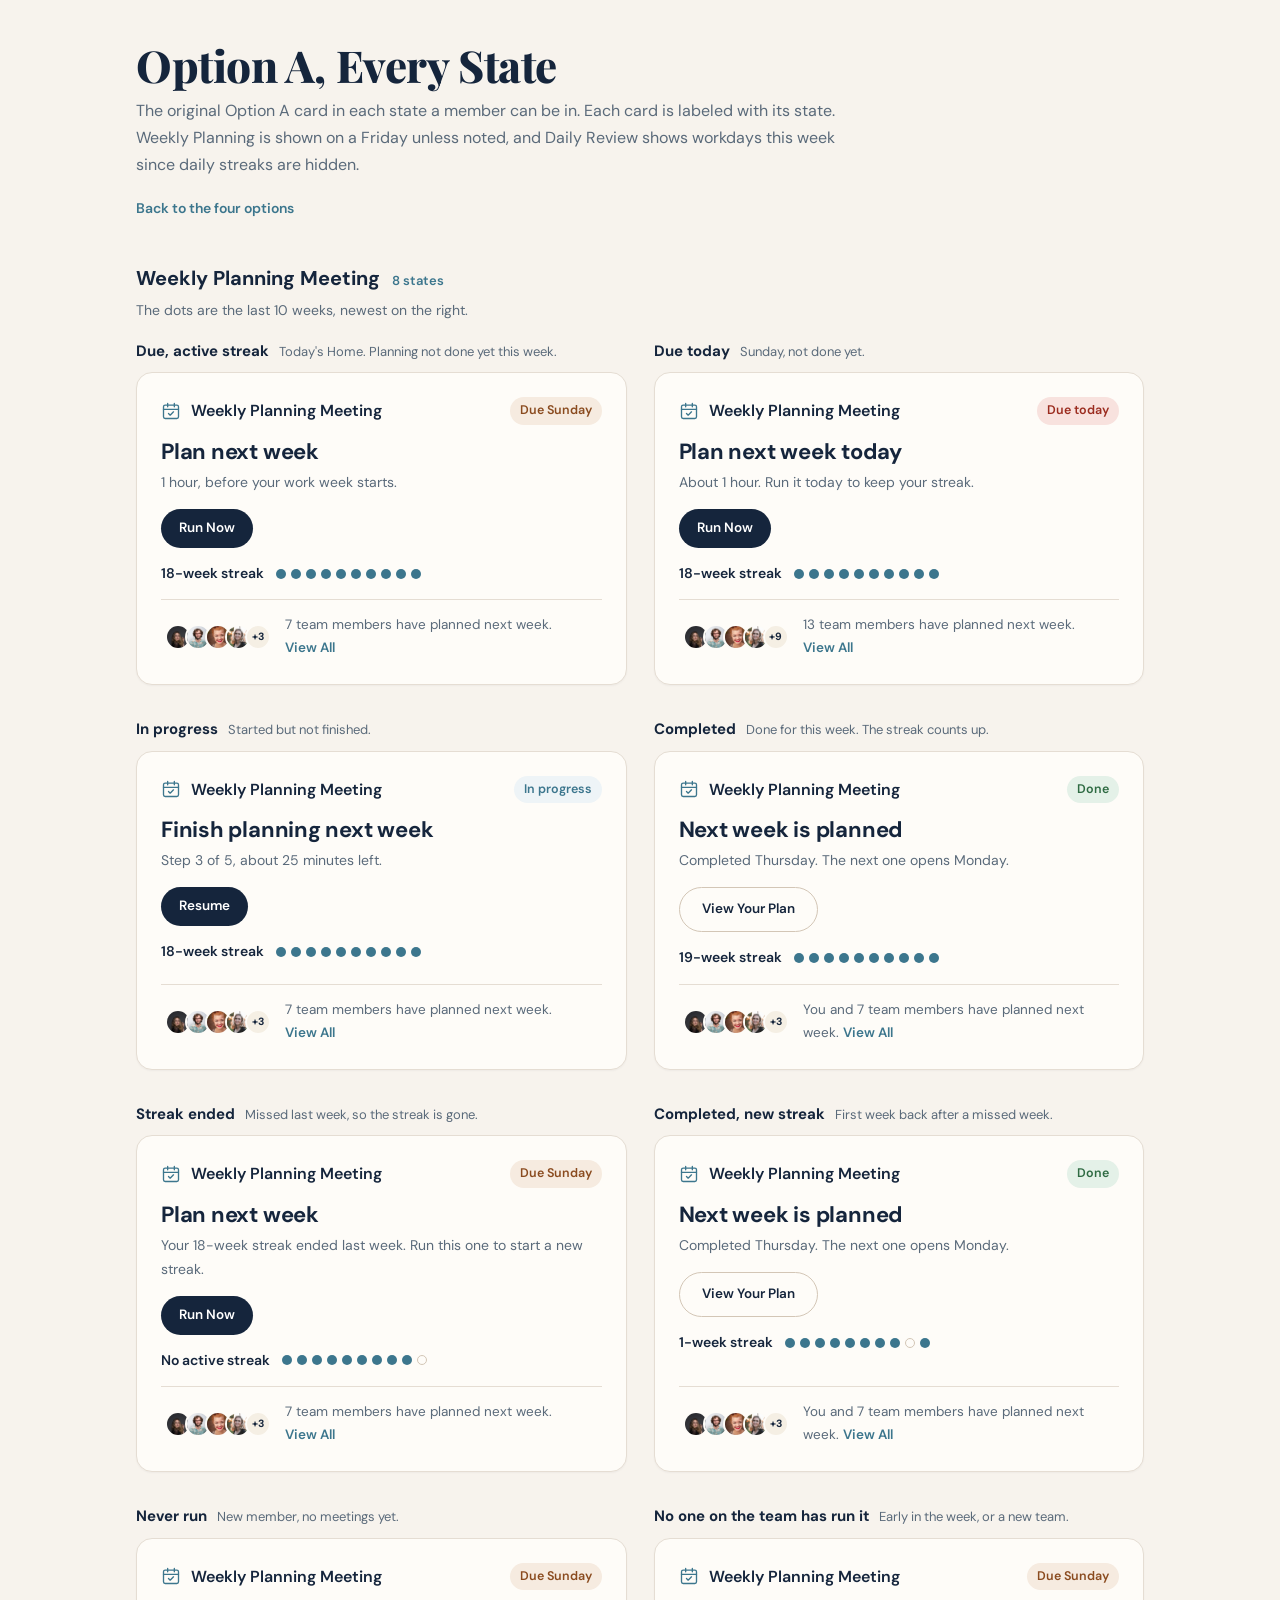
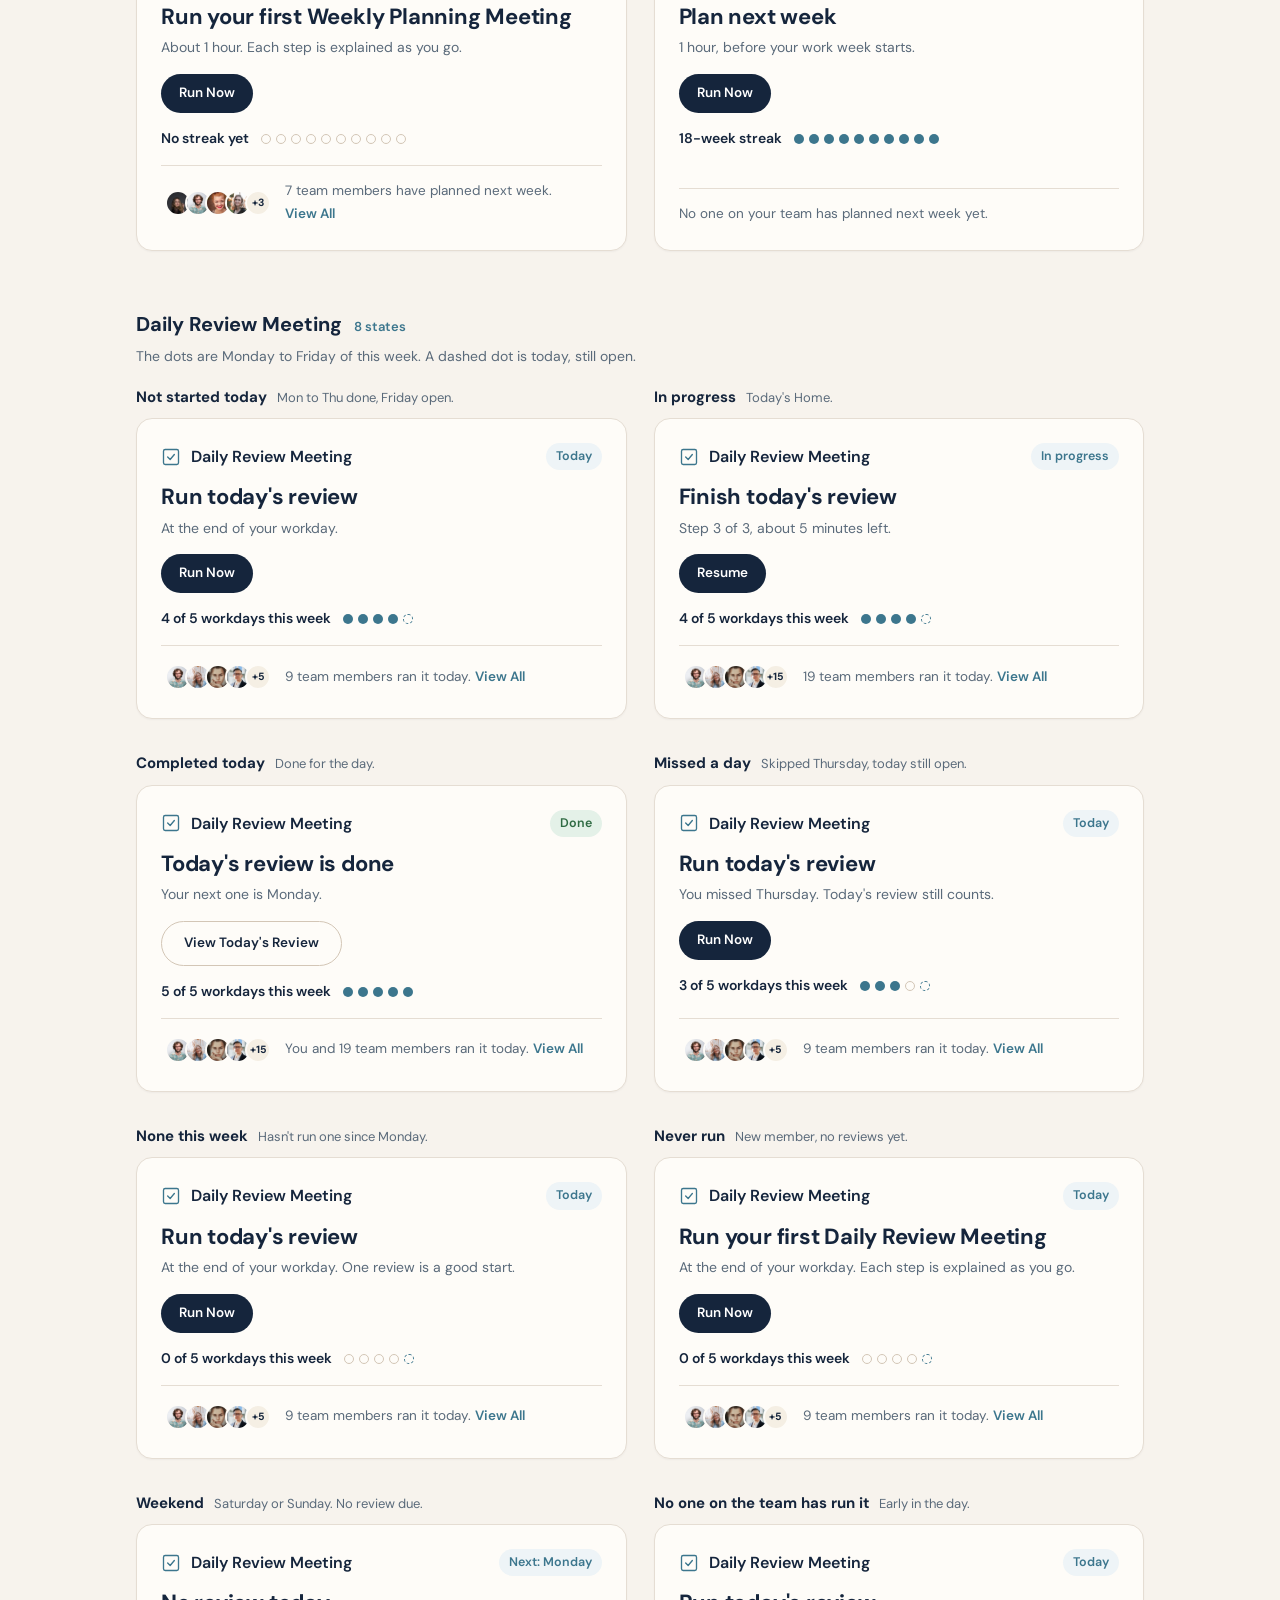
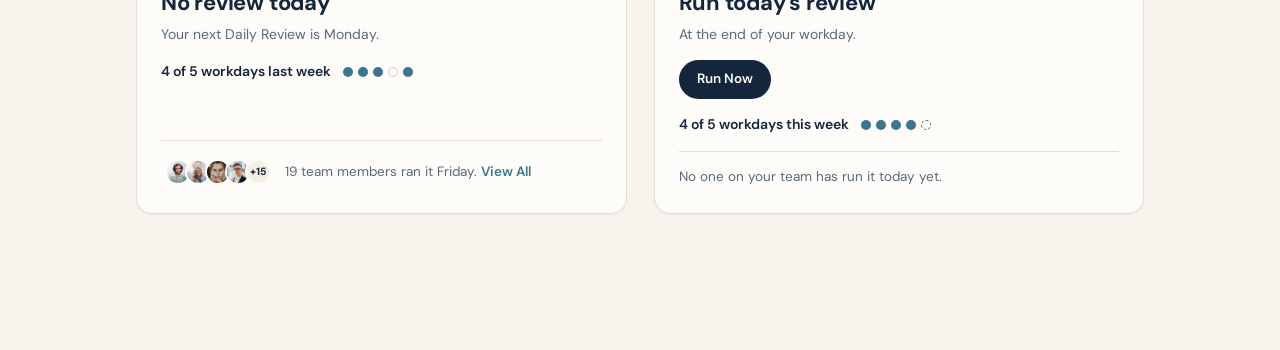
==== commit 64f10d62: "Show every state of habit card Option A Co-Authored-By: Claude Opus 5.5 <noreply@anthropic.com>" ====
--- a/timeboss-lms/comps-habits-a.html
+++ b/timeboss-lms/comps-habits-a.html
@@ -3,7 +3,7 @@
 <head>
   <meta charset="utf-8">
   <meta name="viewport" content="width=device-width, initial-scale=1">
-  <title>Habit Card Comps, Option A Variations</title>
+  <title>Habit Card Comps, Option A States</title>
   <link rel="icon" type="image/png" sizes="32x32" href="assets/favicon-32x32.png">
   <link rel="preconnect" href="https://fonts.googleapis.com">
   <link rel="preconnect" href="https://fonts.gstatic.com" crossorigin>
@@ -69,69 +69,110 @@
     .row-card .sub { margin: 0; color: var(--muted); font-size: 14px; }
     .row-card .mid { display: grid; gap: 8px; }
     @media (max-width: 760px) { .row-card { grid-template-columns: 1fr; gap: 14px; } .row-card .btn { justify-self: start; } }
+    .pips i.now { background: transparent; border: 1.5px dashed var(--teal); }
+    .chip.done { background: #e4f1e8; color: #2f6b43; }
+    .chip.late { background: #f8e2de; color: #9b2c1f; }
+    .state { display: flex; flex-direction: column; gap: 8px; }
+    .state .card { flex: 1; }
+    .state-label { display: flex; flex-wrap: wrap; align-items: baseline; gap: 2px 10px; }
+    .state-label b { font-size: 15px; color: var(--heading); }
+    .state-label span { font-size: 13px; color: var(--muted); }
+    .pair { row-gap: 32px; }
   </style>
 </head>
 <body>
   <main class="wrap">
-    <h1>Option A, Ten Variations</h1>
-    <p class="lede">Every version keeps A's light card style and Maria's real numbers. Each one changes one or two things: what leads, where the button sits, how the streak shows, and where the team line goes. A1 is the original for comparison.</p>
+    <h1>Option A, Every State</h1>
+    <p class="lede">The original Option A card in each state a member can be in. Each card is labeled with its state. Weekly Planning is shown on a Friday unless noted, and Daily Review shows workdays this week since daily streaks are hidden.</p>
     <a class="back" href="comps-habits.html">Back to the four options</a>
     <div id="comps"></div>
   </main>
   <script>
-    const ICON = {
-      cal: '<svg class="ic" viewBox="0 0 24 24" fill="none" stroke="currentColor" stroke-width="1.8" stroke-linecap="round" stroke-linejoin="round"><rect x="3" y="5" width="18" height="16" rx="2"/><path d="M8 3v4M16 3v4M3 10h18M9 15l2 2 4-4"/></svg>',
-      chk: '<svg class="ic" viewBox="0 0 24 24" fill="none" stroke="currentColor" stroke-width="1.8" stroke-linecap="round" stroke-linejoin="round"><rect x="3" y="3" width="18" height="18" rx="2"/><path d="M8 12l3 3 5-6"/></svg>'
-    };
-    const W = { icon: ICON.cal, name: "Weekly Planning Meeting", chip: "Due Sunday", chipCls: "due", action: "Plan next week", sub: "1 hour, before your work week starts.", btn: "Run Now", filled: true,
-      stat: "18-week streak", big: "18", bigLabel: "weeks in a row", pips: [1,1,1,1,1,1,1,1,1,1], pipsLabel: "Last 10 weeks", bar: [1,1,1,1,1,1,1,1,1,1],
-      faces: ["13","26","05","11"], more: "+3", proof: "7 team members have planned next week." };
-    const D = { icon: ICON.chk, name: "Daily Review Meeting", chip: "In progress", chipCls: "", action: "Finish today's review", sub: "Step 3 of 3, about 5 minutes left.", btn: "Resume", filled: false,
-      stat: "4 of 5 workdays this week", big: "4 of 5", bigLabel: "workdays this week", pips: [1,1,1,1,0], pipsLabel: "This week", bar: [1,1,0],
-      faces: ["26","19","22","23"], more: "+15", proof: "You and 19 team members ran it Friday." };
+    const CAL = '<svg class="ic" viewBox="0 0 24 24" fill="none" stroke="currentColor" stroke-width="1.8" stroke-linecap="round" stroke-linejoin="round"><rect x="3" y="5" width="18" height="16" rx="2"/><path d="M8 3v4M16 3v4M3 10h18M9 15l2 2 4-4"/></svg>';
+    const CHK = '<svg class="ic" viewBox="0 0 24 24" fill="none" stroke="currentColor" stroke-width="1.8" stroke-linecap="round" stroke-linejoin="round"><rect x="3" y="3" width="18" height="18" rx="2"/><path d="M8 12l3 3 5-6"/></svg>';
+    const TEAM_W = ["13","26","05","11"], TEAM_D = ["26","19","22","23"];
+    // pips: 1 done, 0 missed or empty, "n" open today
+    const P10 = [1,1,1,1,1,1,1,1,1,1];
 
-    const chip = m => `<span class="chip ${m.chipCls}">${m.chip}</span>`;
-    const btn = m => `<a class="btn sm${m.filled ? "" : " ghost"}" href="#">${m.btn}</a>`;
-    const pips = m => `<span class="pips">${m.pips.map(p => `<i${p ? "" : ' class="off"'}></i>`).join("")}</span>`;
-    const bar = m => `<span class="bar">${m.bar.map(p => `<i${p ? "" : ' class="off"'}></i>`).join("")}</span>`;
-    const faces = (m, n = 4) => `<span class="faces">${m.faces.slice(0, n).map(f => `<img src="assets/avatars/${f}.jpg" alt="">`).join("")}<span class="more">${m.more}</span></span>`;
-    const proof = (m, cls = "") => `<div class="proof-line ${cls}">${faces(m)}<span>${m.proof} <a href="#">View All</a></span></div>`;
-    const hd = (m, right = chip(m)) => `<div class="hd">${m.icon}${m.name}${right}</div>`;
-    const streak = m => `<div class="streak">${m.stat} ${pips(m)}</div>`;
-
-    const V = [
-      { t: "A1. The Original", tag: "For comparison", note: "Meeting name and status on top, then the action as the headline, the button, the streak with dots, and the team line in the footer.",
-        card: m => `${hd(m)}<h3>${m.action}</h3><p class="sub">${m.sub}</p><div>${btn(m)}</div>${streak(m)}${proof(m, "foot")}` },
-      { t: "A2. Meeting Name as the Headline", tag: "Clearer labels", note: "The meeting name becomes the big title and the action drops to the line under it. Easier to scan if people think in meeting names, not tasks.",
-        card: m => `<div class="hd" style="justify-content:space-between">${m.icon}${chip(m)}</div><h3>${m.name}</h3><p class="sub">${m.action}. ${m.sub}</p><div>${btn(m)}</div>${streak(m)}${proof(m, "foot")}` },
-      { t: "A3. Button in the Footer", tag: "Tighter top", note: "The button moves to the bottom right, next to the streak. The top of the card is only what to do and why, and every card ends on the action.",
-        card: m => `${hd(m)}<h3>${m.action}</h3><p class="sub">${m.sub}</p>${proof(m)}<div class="foot foot-row">${streak(m)}${btn(m)}</div>` },
-      { t: "A4. Progress First", tag: "Most motivating", note: "Leads with the big number (18 weeks, 4 of 5 days), then the action and the button. Puts the streak back in front without the navy card.",
-        card: m => `${hd(m)}<div class="big"><b>${m.big}</b><span>${m.bigLabel}</span></div>${pips(m)}<p class="sub" style="margin:0"><b style="color:var(--heading)">${m.action}.</b> ${m.sub}</p><div>${btn(m)}</div>${proof(m, "foot")}` },
-      { t: "A5. Button in the Header", tag: "Most compact", note: "The button sits on the top line where the status chip was. Status folds into the sentence under the headline. The card loses a full row of height.",
-        card: m => `${hd(m, btn(m))}<h3>${m.action}</h3><p class="sub">${m.chip}. ${m.sub}</p>${streak(m)}${proof(m, "foot")}` },
-      { t: "A6. Minimal", tag: "Least to read", note: "Headline, one line of streak, one button. No status chip, no sub line, no team line. The team activity would live on the Community page instead.",
-        card: m => `${hd(m, "")}<h3>${m.action}</h3>${streak(m)}<div class="grow">${btn(m)}</div>` },
-      { t: "A7. Team Line Up Top", tag: "Most social", note: "The team activity moves right under the headline, so you see who has already done it before the button. The streak drops to the footer.",
-        card: m => `${hd(m)}<h3>${m.action}</h3>${proof(m)}<div>${btn(m)}</div><div class="foot">${streak(m)}</div>` },
-      { t: "A8. Full-Width Rows", tag: "Stacked layout", note: "The two cards stack one per row instead of side by side. Each row reads left to right: what to do, progress, button. On a phone the row stacks and the button moves to the bottom.",
-        layout: "stack",
-        card: m => `<div class="row-card"><div class="txt">${hd(m)}<h3>${m.action}</h3><p class="sub">${m.sub}</p></div><div class="mid">${streak(m)}${proof(m)}</div>${btn(m)}</div>` },
-      { t: "A9. Tinted Header Band", tag: "More structure", note: "Same order as A1, with the meeting name and status in a light teal band across the top. Gives each card a clear label without going back to navy.",
-        card: m => `<div class="band">${hd(m)}</div><h3>${m.action}</h3><p class="sub">${m.sub}</p><div>${btn(m)}</div>${streak(m)}${proof(m, "foot")}` },
-      { t: "A10. Progress Bar", tag: "Visual progress", note: "The dots become a segmented bar under the headline: 10 weeks for planning, 3 steps for today's review. The count sits in small text beside the button.",
-        card: m => `${hd(m)}<h3>${m.action}</h3>${bar(m)}<p class="sub" style="margin:0">${m.sub}</p><div class="foot-row" style="justify-content:flex-start">${btn(m)}<span class="meta">${m.stat}</span></div>${proof(m, "foot")}` }
+    const WEEKLY = [
+      { s: "Due, active streak", note: "Today's Home. Planning not done yet this week.",
+        chip: ["Due Sunday", "due"], h: "Plan next week", sub: "1 hour, before your work week starts.", btn: ["Run Now", 1],
+        streak: "18-week streak", pips: P10, faces: TEAM_W, more: "+3", proof: "7 team members have planned next week." },
+      { s: "Due today", note: "Sunday, not done yet.",
+        chip: ["Due today", "late"], h: "Plan next week today", sub: "About 1 hour. Run it today to keep your streak.", btn: ["Run Now", 1],
+        streak: "18-week streak", pips: P10, faces: TEAM_W, more: "+9", proof: "13 team members have planned next week." },
+      { s: "In progress", note: "Started but not finished.",
+        chip: ["In progress", ""], h: "Finish planning next week", sub: "Step 3 of 5, about 25 minutes left.", btn: ["Resume", 1],
+        streak: "18-week streak", pips: P10, faces: TEAM_W, more: "+3", proof: "7 team members have planned next week." },
+      { s: "Completed", note: "Done for this week. The streak counts up.",
+        chip: ["Done", "done"], h: "Next week is planned", sub: "Completed Thursday. The next one opens Monday.", btn: ["View Your Plan", 0],
+        streak: "19-week streak", pips: P10, faces: TEAM_W, more: "+3", proof: "You and 7 team members have planned next week." },
+      { s: "Streak ended", note: "Missed last week, so the streak is gone.",
+        chip: ["Due Sunday", "due"], h: "Plan next week", sub: "Your 18-week streak ended last week. Run this one to start a new streak.", btn: ["Run Now", 1],
+        streak: "No active streak", pips: [1,1,1,1,1,1,1,1,1,0], faces: TEAM_W, more: "+3", proof: "7 team members have planned next week." },
+      { s: "Completed, new streak", note: "First week back after a missed week.",
+        chip: ["Done", "done"], h: "Next week is planned", sub: "Completed Thursday. The next one opens Monday.", btn: ["View Your Plan", 0],
+        streak: "1-week streak", pips: [1,1,1,1,1,1,1,1,0,1], faces: TEAM_W, more: "+3", proof: "You and 7 team members have planned next week." },
+      { s: "Never run", note: "New member, no meetings yet.",
+        chip: ["Due Sunday", "due"], h: "Run your first Weekly Planning Meeting", sub: "About 1 hour. Each step is explained as you go.", btn: ["Run Now", 1],
+        streak: "No streak yet", pips: [0,0,0,0,0,0,0,0,0,0], faces: TEAM_W, more: "+3", proof: "7 team members have planned next week." },
+      { s: "No one on the team has run it", note: "Early in the week, or a new team.",
+        chip: ["Due Sunday", "due"], h: "Plan next week", sub: "1 hour, before your work week starts.", btn: ["Run Now", 1],
+        streak: "18-week streak", pips: P10, faces: null, proof: "No one on your team has planned next week yet." }
     ];
 
-    document.getElementById("comps").innerHTML = V.map(v => `
+    const DAILY = [
+      { s: "Not started today", note: "Mon to Thu done, Friday open.",
+        chip: ["Today", ""], h: "Run today's review", sub: "At the end of your workday.", btn: ["Run Now", 1],
+        streak: "4 of 5 workdays this week", pips: [1,1,1,1,"n"], faces: TEAM_D, more: "+5", proof: "9 team members ran it today." },
+      { s: "In progress", note: "Today's Home.",
+        chip: ["In progress", ""], h: "Finish today's review", sub: "Step 3 of 3, about 5 minutes left.", btn: ["Resume", 1],
+        streak: "4 of 5 workdays this week", pips: [1,1,1,1,"n"], faces: TEAM_D, more: "+15", proof: "19 team members ran it today." },
+      { s: "Completed today", note: "Done for the day.",
+        chip: ["Done", "done"], h: "Today's review is done", sub: "Your next one is Monday.", btn: ["View Today's Review", 0],
+        streak: "5 of 5 workdays this week", pips: [1,1,1,1,1], faces: TEAM_D, more: "+15", proof: "You and 19 team members ran it today." },
+      { s: "Missed a day", note: "Skipped Thursday, today still open.",
+        chip: ["Today", ""], h: "Run today's review", sub: "You missed Thursday. Today's review still counts.", btn: ["Run Now", 1],
+        streak: "3 of 5 workdays this week", pips: [1,1,1,0,"n"], faces: TEAM_D, more: "+5", proof: "9 team members ran it today." },
+      { s: "None this week", note: "Hasn't run one since Monday.",
+        chip: ["Today", ""], h: "Run today's review", sub: "At the end of your workday. One review is a good start.", btn: ["Run Now", 1],
+        streak: "0 of 5 workdays this week", pips: [0,0,0,0,"n"], faces: TEAM_D, more: "+5", proof: "9 team members ran it today." },
+      { s: "Never run", note: "New member, no reviews yet.",
+        chip: ["Today", ""], h: "Run your first Daily Review Meeting", sub: "At the end of your workday. Each step is explained as you go.", btn: ["Run Now", 1],
+        streak: "0 of 5 workdays this week", pips: [0,0,0,0,"n"], faces: TEAM_D, more: "+5", proof: "9 team members ran it today." },
+      { s: "Weekend", note: "Saturday or Sunday. No review due.",
+        chip: ["Next: Monday", ""], h: "No review today", sub: "Your next Daily Review is Monday.", btn: null,
+        streak: "4 of 5 workdays last week", pips: [1,1,1,0,1], faces: TEAM_D, more: "+15", proof: "19 team members ran it Friday." },
+      { s: "No one on the team has run it", note: "Early in the day.",
+        chip: ["Today", ""], h: "Run today's review", sub: "At the end of your workday.", btn: ["Run Now", 1],
+        streak: "4 of 5 workdays this week", pips: [1,1,1,1,"n"], faces: null, proof: "No one on your team has run it today yet." }
+    ];
+
+    const pips = a => `<span class="pips">${a.map(p => `<i${p === 1 ? "" : p === "n" ? ' class="now"' : ' class="off"'}></i>`).join("")}</span>`;
+    const proof = m => m.faces
+      ? `<div class="proof-line foot"><span class="faces">${m.faces.map(f => `<img src="assets/avatars/${f}.jpg" alt="">`).join("")}<span class="more">${m.more}</span></span><span>${m.proof} <a href="#">View All</a></span></div>`
+      : `<div class="proof-line foot"><span>${m.proof}</span></div>`;
+    const card = (m, name, icon) => `
+      <div class="state">
+        <div class="state-label"><b>${m.s}</b><span>${m.note}</span></div>
+        <div class="card a">
+          <div class="hd">${icon}${name}<span class="chip ${m.chip[1]}">${m.chip[0]}</span></div>
+          <h3>${m.h}</h3>
+          <p class="sub">${m.sub}</p>
+          ${m.btn ? `<div><a class="btn sm${m.btn[1] ? "" : " ghost"}" href="#">${m.btn[0]}</a></div>` : ""}
+          <div class="streak">${m.streak} ${pips(m.pips)}</div>
+          ${proof(m)}
+        </div>
+      </div>`;
+    const section = (title, note, list, name, icon) => `
       <section class="comp">
-        <div class="comp-label"><b>${v.t}</b><span>${v.tag}</span></div>
-        <p class="comp-note">${v.note}</p>
-        <div class="${v.layout || "pair"}">
-          <div class="card a">${v.card(W)}</div>
-          <div class="card a">${v.card(D)}</div>
-        </div>
-      </section>`).join("");
+        <div class="comp-label"><b>${title}</b><span>${list.length} states</span></div>
+        <p class="comp-note">${note}</p>
+        <div class="pair">${list.map(m => card(m, name, icon)).join("")}</div>
+      </section>`;
+    document.getElementById("comps").innerHTML =
+      section("Weekly Planning Meeting", "The dots are the last 10 weeks, newest on the right.", WEEKLY, "Weekly Planning Meeting", CAL) +
+      section("Daily Review Meeting", "The dots are Monday to Friday of this week. A dashed dot is today, still open.", DAILY, "Daily Review Meeting", CHK);
   </script>
 </body>
 </html>
